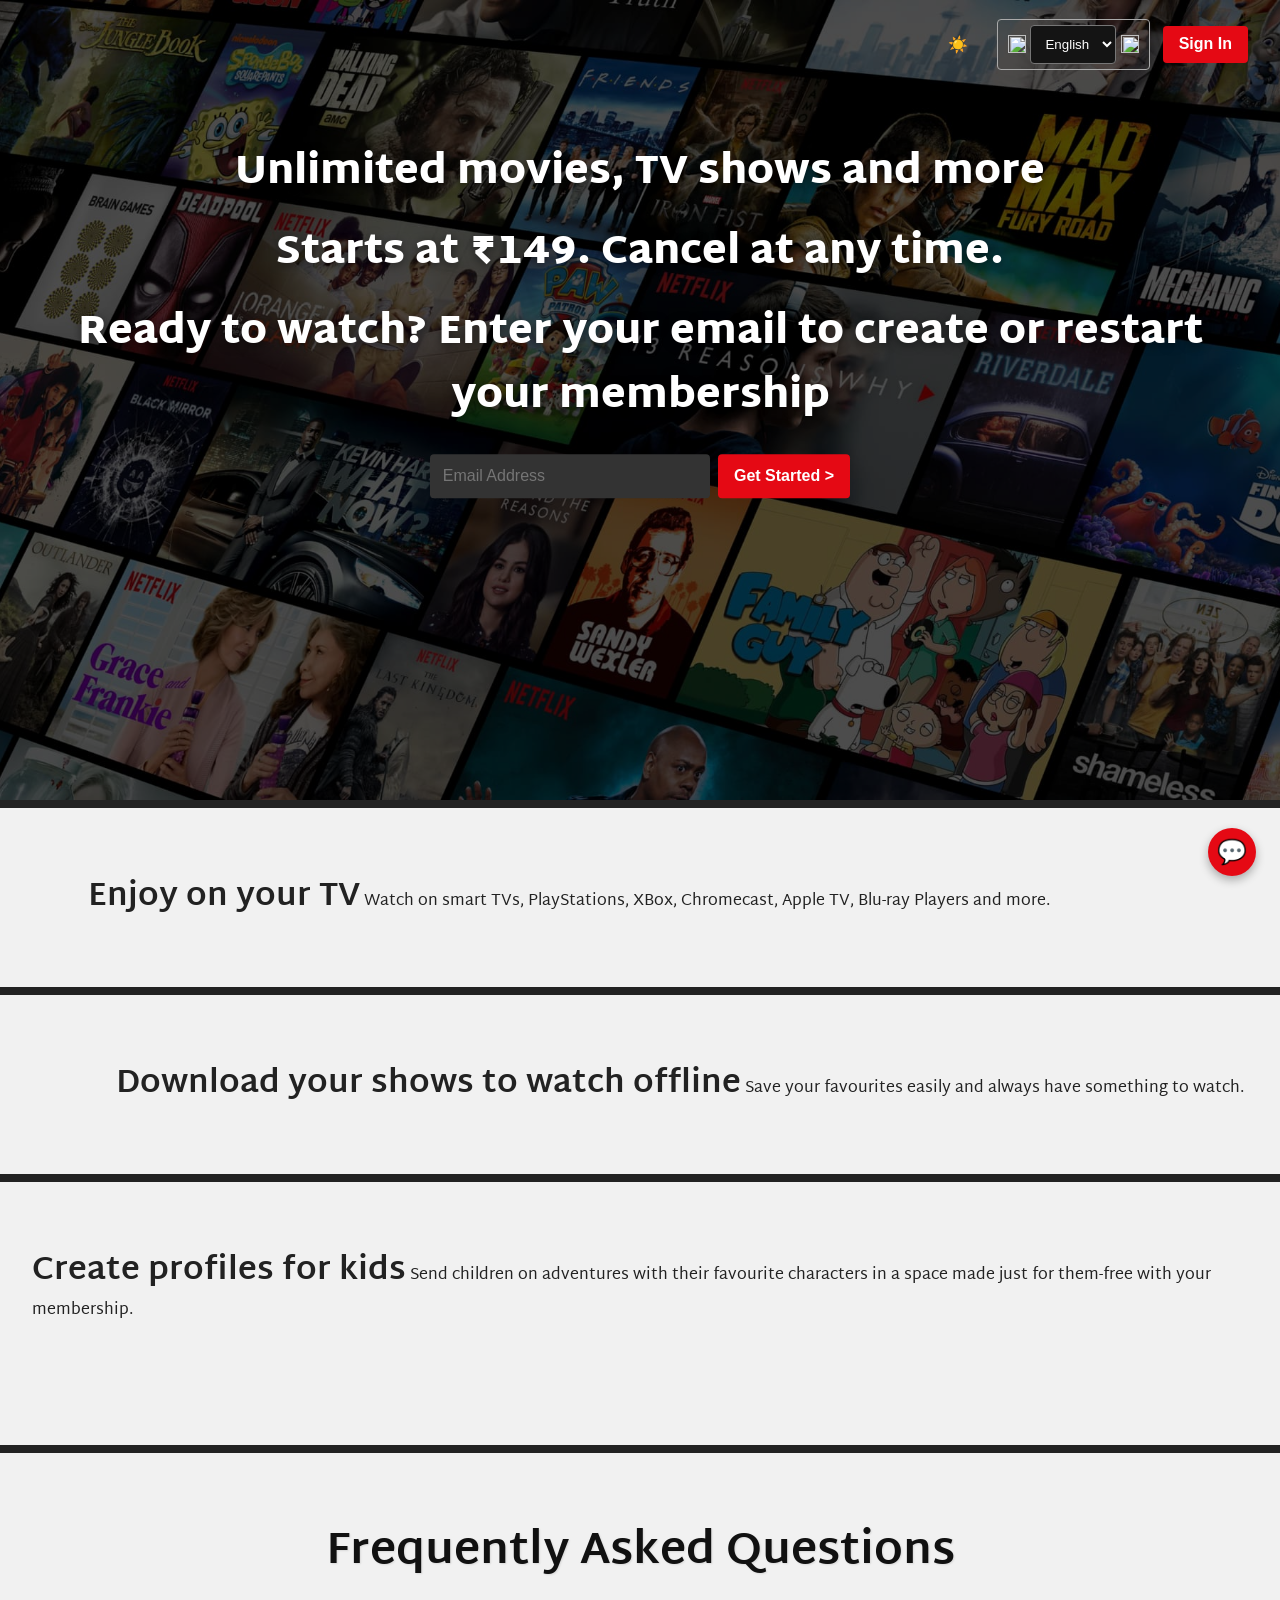
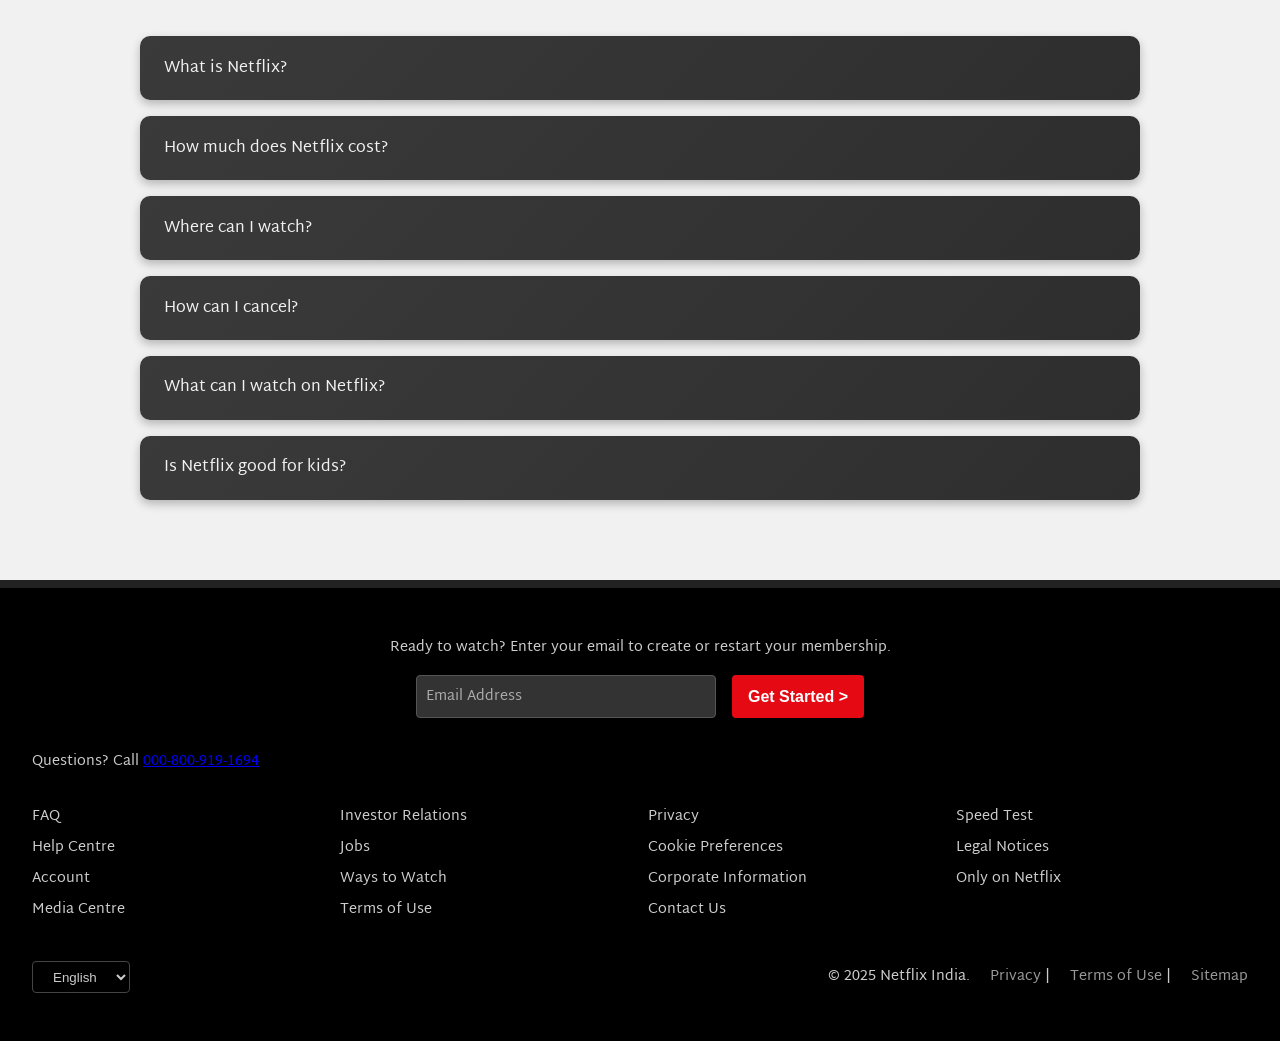
==== index.html @ 3cdb8bbf "Merge 16db86082871ede7a0ae9b61ca8b252f475b459b into 112f2c899edcef92772fb02c7617321313b9c09a" ====
<!DOCTYPE html>
<html lang="en">
  <head>
    <meta charset="UTF-8" />
    <meta name="viewport" content="width=device-width, initial-scale=1.0" />
    <title>Netflix India-Watch TV Shows Online, Watch Movies Online</title>
    <link rel="stylesheet" href="style.css" />
  </head>

  <body>
    <div class="main">
      <nav>
        <span
          ><img width="130vw" src="assets/Netflix_2015_logo.svg" alt=""
        /></span>
        <div class="nav-btn">
          <button class="btn" id="theme-toggle">☀️</button>
          <div class="btn btn-lang">
          <img class="language-switch" src="assets/language-svgrepo-com.svg"/>
          <select name="language" id="language-select">
          <option value="english">English</option>
          <option value="hindi">Hindi</option>
          </select>
         <img class="down-arrow" src="assets/down-arrow-svgrepo-com.svg"/>
         </div>

          <button class="btn btn-red-sm">Sign In</button>
        </div>
      </nav>
      <div class="box"></div>
      <div class="hero">
        <span>Unlimited movies, TV shows and more</span>
        <span>Starts at ₹149. Cancel at any time.</span>
        <span>
          Ready to watch? Enter your email to create or restart your
          membership </span>
          <!-- Remove <br></br> -->
        <div class="hero-buttons">
          <input type="text" placeholder="Email Address" />
          <button class="btn btn-red">Get Started &gt;</button>
        </div>
      </div>
    </div>
      <div class="separation"></div>
    <section class="first">
      <div>
        <span>Enjoy on your TV</span>
        <span
          >Watch on smart TVs, PlayStations, XBox, Chromecast, Apple TV, Blu-ray
          Players and more.</span
        >
      </div>
      <div class="secImg">
        <img
          width="50vm"
          src="https://st3.depositphotos.com/5689602/17945/i/450/depositphotos_179451970-stock-photo-tv-screen-with-noise-glitcher.jpg"
          alt=""
        />
      </div>
    </section>
    <div class="separation"></div>
    <section class="first second">
      <div class="secImg">
        <img
          src="https://tse2.mm.bing.net/th?id=OIP.aNDBtSjZWVGuq1XUBp4P5QHaFj&pid=Api&P=0&h=180"
          alt=""
        />
      </div>
      <br>
      <div>
        <span>Download your shows to watch offline</span>
        <span
          >Save your favourites easily and always have something to watch.</span>
      </div>
    </section>
    <div class="separation"></div>
    <section class="first third">
      <div>
        <span>Create profiles for kids</span>
        <span
          >Send children on adventures with their favourite characters in a
          space made just for them-free with your membership.</span
        >
      </div>
      <div class="secImg">
        <img src="https://wallpaperaccess.com/full/2907911.jpg" alt="" />
      </div>
    </section>
    <div class="separation"></div>

  <section class="faq">
  <h2>Frequently Asked Questions</h2>

  <div class="faqbox" onclick="toggleFAQ(this)">
    <div class="faq-question">
      <span>What is Netflix?</span>
      <div class="faq-icon"></div>
    </div>
    <div class="faq-answer">
      Netflix is a streaming service that offers a wide variety of
      award-winning TV shows, movies and documentaries on thousands of
      internet-connected devices. You can watch as much as you want,
      whenever you want without a single commercial—all for one low
      monthly price.
    </div>
  </div>

  <div class="faqbox" onclick="toggleFAQ(this)">
    <div class="faq-question">
      <span>How much does Netflix cost?</span>
      <div class="faq-icon"></div>
    </div>
    <div class="faq-answer">
      Watch Netflix on your smartphone, tablet, Smart TV, laptop, or
      streaming device, all for one fixed monthly fee. Plans range from ₹149
      to ₹649 a month. No extra costs, no contracts.
    </div>
  </div>

  <div class="faqbox" onclick="toggleFAQ(this)">
    <div class="faq-question">
      <span>Where can I watch?</span>
      <div class="faq-icon"></div>
    </div>
    <div class="faq-answer">
      Watch anywhere, anytime. Sign in with your Netflix account to watch
      instantly on the web at netflix.com from your personal computer or on
      any internet-connected device that offers the Netflix app.
    </div>
  </div>

  <div class="faqbox" onclick="toggleFAQ(this)">
    <div class="faq-question">
      <span>How can I cancel?</span>
      <div class="faq-icon"></div>
    </div>
    <div class="faq-answer">
      Netflix is flexible. There are no pesky contracts and no commitments.
      You can easily cancel your account online in two clicks. There are no
      cancellation fees – start or stop your account anytime.
    </div>
  </div>

  <div class="faqbox" onclick="toggleFAQ(this)">
    <div class="faq-question">
      <span>What can I watch on Netflix?</span>
      <div class="faq-icon"></div>
    </div>
    <div class="faq-answer">
      Netflix has an extensive library of feature films, documentaries, TV
      shows, anime, award-winning Netflix originals, and more. Watch as much
      as you want, anytime you want.
    </div>
  </div>

  <div class="faqbox" onclick="toggleFAQ(this)">
    <div class="faq-question">
      <span>Is Netflix good for kids?</span>
      <div class="faq-icon"></div>
    </div>
    <div class="faq-answer">
      The Netflix Kids experience is included in your membership to give
      parents control while kids enjoy family-friendly TV shows and movies
      in their own space. Kids profiles come with PIN-protected parental
      controls.
    </div>
  </div>
</section>

    <div class="separation"></div>

  <footer class="netflix-footer">
  <!-- SIGN-UP SECTION -->
  <div class="footer-signup">
    <p>Ready to watch? Enter your email to create or restart your membership.</p>
    <div class="footer-signup-box">
      <div class="input-container">
        <input type="email" id="email-footer" required placeholder=" ">
        <label for="email-footer">Email Address</label>
      </div>
      <button class="btn btn-red">Get Started &gt;</button>
    </div>
  </div>

  <!-- QUESTIONS -->
  <div class="questions">
    <p>Questions? Call <a href="tel:0008009191694">000-800-919-1694</a></p>
  </div>

  <!-- FOOTER LINKS -->
  <div class="footer-links">
    <ul>
      <li><a href="#">FAQ</a></li>
      <li><a href="#">Help Centre</a></li>
      <li><a href="#">Account</a></li>
      <li><a href="#">Media Centre</a></li>
    </ul>
    <ul>
      <li><a href="#">Investor Relations</a></li>
      <li><a href="#">Jobs</a></li>
      <li><a href="#">Ways to Watch</a></li>
      <li><a href="#">Terms of Use</a></li>
    </ul>
    <ul>
      <li><a href="#">Privacy</a></li>
      <li><a href="#">Cookie Preferences</a></li>
      <li><a href="#">Corporate Information</a></li>
      <li><a href="#">Contact Us</a></li>
    </ul>
    <ul>
      <li><a href="#">Speed Test</a></li>
      <li><a href="#">Legal Notices</a></li>
      <li><a href="#">Only on Netflix</a></li>
    </ul>
  </div>

  <!-- LANGUAGE + BRANDING -->
  <div class="footer-bottom">
    <select class="language-select">
      <option value="en">English</option>
      <option value="hi">हिन्दी</option>
    </select>
    <p class="netflix-india">© 2025 Netflix India. <a href="#">Privacy</a> | <a href="#">Terms of Use</a> | <a href="#">Sitemap</a></p>
  </div>
</footer>


    <!--FOOTER END-->

    <!-- Chatbot Widget Start -->
    <div id="chatbot-widget">
      <button id="chatbot-toggle">💬</button>
      <div id="chatbot-window" style="display: none">
        <div id="chatbot-header">
          <span>🎬 MovieBot</span>
          <span id="chatbot-close">&times;</span>
        </div>
        <div id="chatbot-messages"></div>
        <div id="chatbot-loading" style="display: none">
          <div class="spinner"></div>
        </div>
        <form id="chatbot-form" autocomplete="off">
          <input
            type="text"
            id="chatbot-input"
            placeholder="Ask for a movie..."
            required
          />
          <button type="submit">➤</button>
        </form>
      </div>
    </div>
    <!-- Chatbot Widget End -->
    <script>
      const GEMINI_API_KEY = "YOUR_GEMINI_API_KEY_HERE";
      const GEMINI_API_URL =
        "https://generativelanguage.googleapis.com/v1beta/models/gemini-2.0-flash-exp:generateContent?key=" +
        GEMINI_API_KEY;

      const chatbotToggle = document.getElementById("chatbot-toggle");
      const chatbotWindow = document.getElementById("chatbot-window");
      const chatbotClose = document.getElementById("chatbot-close");
      const chatbotForm = document.getElementById("chatbot-form");
      const chatbotInput = document.getElementById("chatbot-input");
      const chatbotMessages = document.getElementById("chatbot-messages");
      const chatbotLoading = document.getElementById("chatbot-loading");

      chatbotToggle.onclick = () => (chatbotWindow.style.display = "flex");
      chatbotClose.onclick = () => (chatbotWindow.style.display = "none");

      function addMessage(sender, text) {
        const msg = document.createElement("div");
        msg.className = "chat-message " + sender;
        msg.innerHTML = `<div class="bubble">${text.replace(
          /\n/g,
          "<br>"
        )}</div>`;
        chatbotMessages.appendChild(msg);
        chatbotMessages.scrollTop = chatbotMessages.scrollHeight;
      }

      function setLoading(isLoading) {
        chatbotLoading.style.display = isLoading ? "flex" : "none";
      }

      async function getGeminiResponse(userMessage) {
        const prompt = `You are a friendly movie recommendation bot for a Netflix-style app. Suggest movies or TV shows based on user preferences, genre, mood, or previously liked content. Be conversational and helpful.\nUser: ${userMessage}`;
        const body = {
          contents: [{ parts: [{ text: prompt }] }],
        };
        try {
          const res = await fetch(GEMINI_API_URL, {
            method: "POST",
            headers: { "Content-Type": "application/json" },
            body: JSON.stringify(body),
          });
          const data = await res.json();
          return (
            data.candidates?.[0]?.content?.parts?.[0]?.text ||
            "Sorry, I could not get a recommendation right now."
          );
        } catch (e) {
          return "Sorry, there was a problem connecting to the recommendation service.";
        }
      }

      chatbotForm.onsubmit = async (e) => {
        e.preventDefault();
        const userMsg = chatbotInput.value.trim();
        if (!userMsg) return;
        addMessage("user", userMsg);
        chatbotInput.value = "";
        setLoading(true);
        let botReply = await getGeminiResponse(userMsg);
        setLoading(false);
        // Remove star characters and double asterisks from the response
        botReply = botReply.replace(/[★☆⭐✩✪✫✬✭✮✯✰]/g, "").replace(/\*\*/g, "");
        addMessage("bot", botReply);
      };
      // <<<<<<< feature/light-dark-mode
      // --- Dark/Light Mode JavaScript ---
      const themeToggle = document.getElementById("theme-toggle");

      // Function to set theme
      function setTheme(theme) {
        document.body.setAttribute("data-theme", theme);
        localStorage.setItem("theme", theme); // Save user's preference
        themeToggle.textContent = theme === "dark" ? "🌙" : "☀️"; // Update button emoji
      }

      // Check for saved theme preference on load
      document.addEventListener("DOMContentLoaded", () => {
        const savedTheme = localStorage.getItem("theme") || "light"; // Default to light if no preference
        setTheme(savedTheme);
      });

      // Toggle theme on button click
      themeToggle.addEventListener("click", () => {
        const currentTheme = document.body.getAttribute("data-theme");
        const newTheme = currentTheme === "light" ? "dark" : "light";
        setTheme(newTheme);
      });

      // =======

      function toggleFAQ(element) {
        // Close all other FAQ items
        const allFAQs = document.querySelectorAll(".faqbox");
        allFAQs.forEach((faq) => {
          if (faq !== element) {
            faq.classList.remove("active");
          }
        });

        // Toggle the clicked FAQ item
        element.classList.toggle("active");
      }
      // >>>>>>> main
    </script>
  </body>
</html>
---- style.css ----
@import url("https://fonts.googleapis.com/css2?family=Martel+Sans:wght@200;300;400;600;700;800;900&display=swap");

@font-face {
  font-family: "Netflix Sans Bolder";
  src: url("fonts/NetflixSans-Bold.otf") format("opentype");
}

/* Reset */
* {
  margin: 0;
  padding: 0;
  box-sizing: border-box;
}

/* Root Theme Variables */
:root {
  --red: #e50914;
  --dark-bg: #141414;
  --light-bg: #ffffff;
  --text-light: #f5f5f1;
  --text-dark: #222;
  --gray: #777;
  --input-bg: #333;
  --btn-hover: #b0060f;
  --card-bg: #1e1e1e;
  --card-light-bg: #f1f1f1;
}

/* Theme Handling */
body[data-theme="dark"] {
  background-color: var(--dark-bg);
  color: var(--text-light);
  font-family: 'Martel Sans', sans-serif;
}
body[data-theme="light"] {
  background-color: var(--light-bg);
  color: var(--text-dark);
  font-family: 'Martel Sans', sans-serif;
}

/* Typography */
body {
  line-height: 1.6;
}

/* Navbar */
nav {
  display: flex;
  justify-content: space-between;
  align-items: center;
  padding: 1.2rem 2rem;
  position: absolute;
  width: 100%;
  z-index: 10;
  background-color: transparent;
  
}

.nav-btn {
  display: flex;
  align-items: center;
  gap: 0.8rem;
}

.btn {
  background: none;
  border: none;
  padding: 0.6rem 1rem;
  cursor: pointer;
  font-size: 1rem;
  color: inherit;
  transition: all 0.3s;
}

.btn-red-sm,
.btn-red {
  background-color: var(--red);
  color: #fff;
  border-radius: 4px;
  font-weight: bold;
  transition: 0.3s;
}

.btn-red:hover {
  background-color: var(--btn-hover);
}

.btn-lang {
  display: flex;
  align-items: center;
  border: 1px solid #aaa;
  padding: 0.3rem 0.6rem;
  border-radius: 4px;
  gap: 0.3rem;
  background-color: transparent;
  color: inherit;
}
#language-select{
  padding:10px;
  border-radius: 4px;
  background-color:#141414;
  color:white;
}
.language-switch,
.down-arrow {
  width: 18px;
  height: 18px;
}

/* Hero Section */
.main {
  background: url("assets/bg.jpg") center center/cover no-repeat;
  height: 800px;
  position: relative;
  color: white;
}

[data-theme="dark"] .main {
  background: linear-gradient(
      rgba(0, 0, 0, 0.7),
      rgba(0, 0, 0, 0.7)
    ),
    url("assets/bg.jpg") center center/cover no-repeat;
}

.box {
  position: absolute;
  height: 100%;
  width: 100%;
  background-color: rgba(0, 0, 0, 0.6);
}

.hero {
  position: relative;
  top: 40%;
  transform: translateY(-50%);
  text-align: center;
  padding: 0 2rem;
  text-shadow: 0 2px 10px rgba(0, 0, 0, 0.5);
}

.hero span {
  display: block;
  font-size: 2.5rem;
  font-weight: 900;
  margin-bottom: 1rem;
}

.hero-buttons {
  margin-top: 1.5rem;
  display: flex;
  justify-content: center;
  gap: 0.5rem;
  flex-wrap: wrap;
}

.hero-buttons input {
  padding: 0.8rem;
  font-size: 1rem;
  border: none;
  border-radius: 4px;
  min-width: 280px;
  background-color: var(--input-bg);
  color: white;
}

/* Separation Line */
.separation {
  height: 8px;
  background-color: #222;
}

/* Content Sections */
section.first {
  display: flex;
  flex-wrap: wrap;
  justify-content: space-around;
  align-items: center;
  padding: 4rem 2rem;
  gap: 2rem;
  background-color: var(--card-light-bg);
}



[data-theme="dark"] section.first {
  background-color: var(--card-bg);
}

section.first span:first-child {
  font-size: 2rem;
  font-weight: bold;
}

.secImg img {
  width: 100%;
  max-width: 500px;
  border-radius: 10px;
  box-shadow: 0 0 20px rgba(0,0,0,0.3);
}

/* FAQ Section */
.faq {
  padding: 4rem 2rem;
  background-color: var(--card-light-bg);
  transition: background-color 0.3s ease-in-out;
}

[data-theme="dark"] .faq {
  background: linear-gradient(145deg, #1f1f1f, #292929);
}

.faq h2 {
  text-align: center;
  font-size: 2.8rem;
  font-weight: 700;
  margin-bottom: 3rem;
  color: var(--text-primary, #111);
  text-shadow: 1px 1px 2px rgba(0,0,0,0.1);
}

[data-theme="dark"] .faq h2 {
  color: #fff;
}

.faqbox {
  background: linear-gradient(135deg, #3a3a3a, #2e2e2e);
  color: #f1f1f1;
  margin: 1rem auto;
  padding: 1.2rem 1.5rem;
  cursor: pointer;
  border-radius: 10px;
  transition: all 0.3s ease;
  box-shadow: 0 4px 10px rgba(0, 0, 0, 0.25);
  max-width: 1000px;
}

.faqbox:hover {
  transform: translateY(-3px);
  background: linear-gradient(135deg, #4b4b4b, #393939);
}

.faqbox.active .faq-answer {
  display: block;
  animation: fadeIn 0.4s ease-in-out;
}

.faq-answer {
  display: none;
  padding-top: 1rem;
  color: #d1d1d1;
  line-height: 1.6;
  font-size: 1rem;
}

@keyframes fadeIn {
  from { opacity: 0; transform: translateY(-10px); }
  to { opacity: 1; transform: translateY(0); }
}


/* Footer */
.netflix-footer {
  background-color: #000;
  color: #ccc;
  padding: 3rem 2rem;
  font-size: 0.9rem;
}

.footer-signup {
  text-align: center;
  margin-bottom: 2rem;
}

.footer-signup-box {
  display: flex;
  justify-content: center;
  flex-wrap: wrap;
  gap: 1rem;
  margin-top: 1rem;
}

.input-container {
  position: relative;
  width: 300px;
}

.input-container input {
  width: 100%;
  padding: 0.8rem;
  background-color: var(--input-bg);
  border: 1px solid #555;
  border-radius: 4px;
  color: white;
}

.input-container label {
  position: absolute;
  top: 50%;
  left: 10px;
  transform: translateY(-50%);
  color: #aaa;
  pointer-events: none;
  transition: 0.2s;
}

.input-container input:focus + label,
.input-container input:not(:placeholder-shown) + label {
  top: -10px;
  left: 5px;
  font-size: 0.8rem;
  color: #fff;
  background-color: #000;
  padding: 0 5px;
}

.questions {
  margin: 2rem 0;
}

.footer-links {
  display: grid;
  grid-template-columns: repeat(auto-fit, minmax(150px, 1fr));
  gap: 1rem;
  margin-bottom: 2rem;
}

.footer-links ul {
  list-style: none;
  padding: 0;
}

.footer-links ul li a {
  color: #ccc;
  text-decoration: none;
  display: block;
  margin-bottom: 0.5rem;
}

.footer-links ul li a:hover {
  text-decoration: underline;
}

.footer-bottom {
  display: flex;
  flex-wrap: wrap;
  justify-content: space-between;
  align-items: center;
  gap: 1rem;
}

.footer-bottom select {
  background: #000;
  color: #ccc;
  padding: 0.4rem 1rem;
  border: 1px solid #444;
  border-radius: 4px;
}

.netflix-india {
  flex: 1;
  text-align: right;
}

.netflix-india a {
  color: #999;
  margin-left: 1rem;
  text-decoration: none;
}
.netflix-india a:hover {
  text-decoration: underline;
}

/* Chatbot Styles */
#chatbot-widget {
  position: fixed;
  bottom: 1.5rem;
  right: 1.5rem;
  z-index: 999;
}

#chatbot-toggle {
  background-color: var(--red);
  border: none;
  color: white;
  border-radius: 50%;
  font-size: 1.5rem;
  width: 3rem;
  height: 3rem;
  cursor: pointer;
  box-shadow: 0 4px 10px rgba(0,0,0,0.3);
}

#chatbot-window {
  background-color: #222;
  border: 1px solid #444;
  color: white;
  border-radius: 10px;
  width: 320px;
  height: 400px;
  display: flex;
  flex-direction: column;
  position: absolute;
  bottom: 4rem;
  right: 0;
  overflow: hidden;
}

#chatbot-header {
  background-color: #111;
  padding: 0.8rem;
  display: flex;
  justify-content: space-between;
  align-items: center;
  font-weight: bold;
}

#chatbot-messages {
  flex: 1;
  padding: 0.8rem;
  overflow-y: auto;
}

#chatbot-form {
  display: flex;
  padding: 0.5rem;
  gap: 0.5rem;
}

#chatbot-input {
  flex: 1;
  padding: 0.6rem;
  border-radius: 5px;
  border: none;
  background-color: #333;
  color: white;
}

#chatbot-form button {
  background-color: var(--red);
  border: none;
  color: white;
  padding: 0 1rem;
  border-radius: 5px;
  cursor: pointer;
}

/* Responsive */
@media (max-width: 768px) {
  .hero span {
    font-size: 1.5rem;
  }

  .hero-buttons {
    flex-direction: column;
  }

  .secImg img {
    max-width: 100%;
  }

  .footer-bottom {
    flex-direction: column;
    text-align: center;
  }

  .netflix-india {
    text-align: center;
  }
}
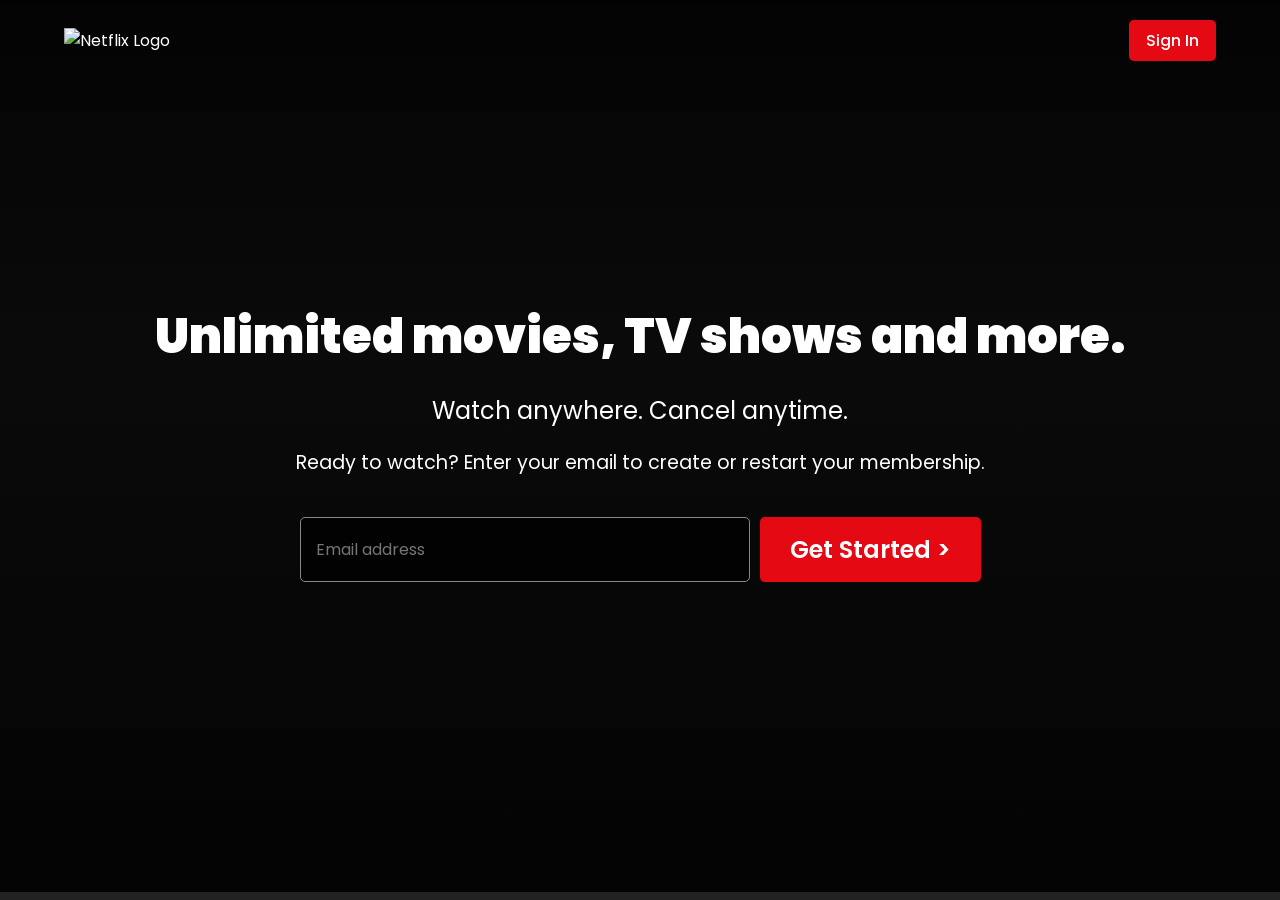
==== commit 96ce2ff8: "Feat: Implement full Netflix SPA with profile management" ====
--- a/index.html
+++ b/index.html
@@ -1,361 +1,19 @@
 <!DOCTYPE html>
 <html lang="en">
-  <head>
-    <meta charset="UTF-8" />
-    <meta name="viewport" content="width=device-width, initial-scale=1.0" />
-    <title>Netflix India-Watch TV Shows Online, Watch Movies Online</title>
-    <link rel="stylesheet" href="style.css" />
-  </head>
+<head>
+    <meta charset="UTF-8">
+    <meta name="viewport" content="width=device-width, initial-scale=1.0">
+    <title>Netflix Clone</title>
+    <link rel="stylesheet" href="style.css">
+  
+    <link rel="stylesheet" href="https://cdnjs.cloudflare.com/ajax/libs/font-awesome/6.5.1/css/all.min.css">
+</head>
+<body>
 
-  <body>
-    <div class="main">
-      <nav>
-        <span
-          ><img width="130vw" src="assets/Netflix_2015_logo.svg" alt=""
-        /></span>
-        <div class="nav-btn">
-          <button class="btn" id="theme-toggle">☀️</button>
-          <div class="btn btn-lang">
-          <img class="language-switch" src="assets/language-svgrepo-com.svg"/>
-          <select name="language" id="language-select">
-          <option value="english">English</option>
-          <option value="hindi">Hindi</option>
-          </select>
-         <img class="down-arrow" src="assets/down-arrow-svgrepo-com.svg"/>
-         </div>
+   
+    <main id="app-root"></main>
 
-          <button class="btn btn-red-sm">Sign In</button>
-        </div>
-      </nav>
-      <div class="box"></div>
-      <div class="hero">
-        <span>Unlimited movies, TV shows and more</span>
-        <span>Starts at ₹149. Cancel at any time.</span>
-        <span>
-          Ready to watch? Enter your email to create or restart your
-          membership </span>
-          <!-- Remove <br></br> -->
-        <div class="hero-buttons">
-          <input type="text" placeholder="Email Address" />
-          <button class="btn btn-red">Get Started &gt;</button>
-        </div>
-      </div>
-    </div>
-      <div class="separation"></div>
-    <section class="first">
-      <div>
-        <span>Enjoy on your TV</span>
-        <span
-          >Watch on smart TVs, PlayStations, XBox, Chromecast, Apple TV, Blu-ray
-          Players and more.</span
-        >
-      </div>
-      <div class="secImg">
-        <img
-          width="50vm"
-          src="https://st3.depositphotos.com/5689602/17945/i/450/depositphotos_179451970-stock-photo-tv-screen-with-noise-glitcher.jpg"
-          alt=""
-        />
-      </div>
-    </section>
-    <div class="separation"></div>
-    <section class="first second">
-      <div class="secImg">
-        <img
-          src="https://tse2.mm.bing.net/th?id=OIP.aNDBtSjZWVGuq1XUBp4P5QHaFj&pid=Api&P=0&h=180"
-          alt=""
-        />
-      </div>
-      <br>
-      <div>
-        <span>Download your shows to watch offline</span>
-        <span
-          >Save your favourites easily and always have something to watch.</span>
-      </div>
-    </section>
-    <div class="separation"></div>
-    <section class="first third">
-      <div>
-        <span>Create profiles for kids</span>
-        <span
-          >Send children on adventures with their favourite characters in a
-          space made just for them-free with your membership.</span
-        >
-      </div>
-      <div class="secImg">
-        <img src="https://wallpaperaccess.com/full/2907911.jpg" alt="" />
-      </div>
-    </section>
-    <div class="separation"></div>
-
-  <section class="faq">
-  <h2>Frequently Asked Questions</h2>
-
-  <div class="faqbox" onclick="toggleFAQ(this)">
-    <div class="faq-question">
-      <span>What is Netflix?</span>
-      <div class="faq-icon"></div>
-    </div>
-    <div class="faq-answer">
-      Netflix is a streaming service that offers a wide variety of
-      award-winning TV shows, movies and documentaries on thousands of
-      internet-connected devices. You can watch as much as you want,
-      whenever you want without a single commercial—all for one low
-      monthly price.
-    </div>
-  </div>
-
-  <div class="faqbox" onclick="toggleFAQ(this)">
-    <div class="faq-question">
-      <span>How much does Netflix cost?</span>
-      <div class="faq-icon"></div>
-    </div>
-    <div class="faq-answer">
-      Watch Netflix on your smartphone, tablet, Smart TV, laptop, or
-      streaming device, all for one fixed monthly fee. Plans range from ₹149
-      to ₹649 a month. No extra costs, no contracts.
-    </div>
-  </div>
-
-  <div class="faqbox" onclick="toggleFAQ(this)">
-    <div class="faq-question">
-      <span>Where can I watch?</span>
-      <div class="faq-icon"></div>
-    </div>
-    <div class="faq-answer">
-      Watch anywhere, anytime. Sign in with your Netflix account to watch
-      instantly on the web at netflix.com from your personal computer or on
-      any internet-connected device that offers the Netflix app.
-    </div>
-  </div>
-
-  <div class="faqbox" onclick="toggleFAQ(this)">
-    <div class="faq-question">
-      <span>How can I cancel?</span>
-      <div class="faq-icon"></div>
-    </div>
-    <div class="faq-answer">
-      Netflix is flexible. There are no pesky contracts and no commitments.
-      You can easily cancel your account online in two clicks. There are no
-      cancellation fees – start or stop your account anytime.
-    </div>
-  </div>
-
-  <div class="faqbox" onclick="toggleFAQ(this)">
-    <div class="faq-question">
-      <span>What can I watch on Netflix?</span>
-      <div class="faq-icon"></div>
-    </div>
-    <div class="faq-answer">
-      Netflix has an extensive library of feature films, documentaries, TV
-      shows, anime, award-winning Netflix originals, and more. Watch as much
-      as you want, anytime you want.
-    </div>
-  </div>
-
-  <div class="faqbox" onclick="toggleFAQ(this)">
-    <div class="faq-question">
-      <span>Is Netflix good for kids?</span>
-      <div class="faq-icon"></div>
-    </div>
-    <div class="faq-answer">
-      The Netflix Kids experience is included in your membership to give
-      parents control while kids enjoy family-friendly TV shows and movies
-      in their own space. Kids profiles come with PIN-protected parental
-      controls.
-    </div>
-  </div>
-</section>
-
-    <div class="separation"></div>
-
-  <footer class="netflix-footer">
-  <!-- SIGN-UP SECTION -->
-  <div class="footer-signup">
-    <p>Ready to watch? Enter your email to create or restart your membership.</p>
-    <div class="footer-signup-box">
-      <div class="input-container">
-        <input type="email" id="email-footer" required placeholder=" ">
-        <label for="email-footer">Email Address</label>
-      </div>
-      <button class="btn btn-red">Get Started &gt;</button>
-    </div>
-  </div>
-
-  <!-- QUESTIONS -->
-  <div class="questions">
-    <p>Questions? Call <a href="tel:0008009191694">000-800-919-1694</a></p>
-  </div>
-
-  <!-- FOOTER LINKS -->
-  <div class="footer-links">
-    <ul>
-      <li><a href="#">FAQ</a></li>
-      <li><a href="#">Help Centre</a></li>
-      <li><a href="#">Account</a></li>
-      <li><a href="#">Media Centre</a></li>
-    </ul>
-    <ul>
-      <li><a href="#">Investor Relations</a></li>
-      <li><a href="#">Jobs</a></li>
-      <li><a href="#">Ways to Watch</a></li>
-      <li><a href="#">Terms of Use</a></li>
-    </ul>
-    <ul>
-      <li><a href="#">Privacy</a></li>
-      <li><a href="#">Cookie Preferences</a></li>
-      <li><a href="#">Corporate Information</a></li>
-      <li><a href="#">Contact Us</a></li>
-    </ul>
-    <ul>
-      <li><a href="#">Speed Test</a></li>
-      <li><a href="#">Legal Notices</a></li>
-      <li><a href="#">Only on Netflix</a></li>
-    </ul>
-  </div>
-
-  <!-- LANGUAGE + BRANDING -->
-  <div class="footer-bottom">
-    <select class="language-select">
-      <option value="en">English</option>
-      <option value="hi">हिन्दी</option>
-    </select>
-    <p class="netflix-india">© 2025 Netflix India. <a href="#">Privacy</a> | <a href="#">Terms of Use</a> | <a href="#">Sitemap</a></p>
-  </div>
-</footer>
-
-
-    <!--FOOTER END-->
-
-    <!-- Chatbot Widget Start -->
-    <div id="chatbot-widget">
-      <button id="chatbot-toggle">💬</button>
-      <div id="chatbot-window" style="display: none">
-        <div id="chatbot-header">
-          <span>🎬 MovieBot</span>
-          <span id="chatbot-close">&times;</span>
-        </div>
-        <div id="chatbot-messages"></div>
-        <div id="chatbot-loading" style="display: none">
-          <div class="spinner"></div>
-        </div>
-        <form id="chatbot-form" autocomplete="off">
-          <input
-            type="text"
-            id="chatbot-input"
-            placeholder="Ask for a movie..."
-            required
-          />
-          <button type="submit">➤</button>
-        </form>
-      </div>
-    </div>
-    <!-- Chatbot Widget End -->
-    <script>
-      const GEMINI_API_KEY = "YOUR_GEMINI_API_KEY_HERE";
-      const GEMINI_API_URL =
-        "https://generativelanguage.googleapis.com/v1beta/models/gemini-2.0-flash-exp:generateContent?key=" +
-        GEMINI_API_KEY;
-
-      const chatbotToggle = document.getElementById("chatbot-toggle");
-      const chatbotWindow = document.getElementById("chatbot-window");
-      const chatbotClose = document.getElementById("chatbot-close");
-      const chatbotForm = document.getElementById("chatbot-form");
-      const chatbotInput = document.getElementById("chatbot-input");
-      const chatbotMessages = document.getElementById("chatbot-messages");
-      const chatbotLoading = document.getElementById("chatbot-loading");
-
-      chatbotToggle.onclick = () => (chatbotWindow.style.display = "flex");
-      chatbotClose.onclick = () => (chatbotWindow.style.display = "none");
-
-      function addMessage(sender, text) {
-        const msg = document.createElement("div");
-        msg.className = "chat-message " + sender;
-        msg.innerHTML = `<div class="bubble">${text.replace(
-          /\n/g,
-          "<br>"
-        )}</div>`;
-        chatbotMessages.appendChild(msg);
-        chatbotMessages.scrollTop = chatbotMessages.scrollHeight;
-      }
-
-      function setLoading(isLoading) {
-        chatbotLoading.style.display = isLoading ? "flex" : "none";
-      }
-
-      async function getGeminiResponse(userMessage) {
-        const prompt = `You are a friendly movie recommendation bot for a Netflix-style app. Suggest movies or TV shows based on user preferences, genre, mood, or previously liked content. Be conversational and helpful.\nUser: ${userMessage}`;
-        const body = {
-          contents: [{ parts: [{ text: prompt }] }],
-        };
-        try {
-          const res = await fetch(GEMINI_API_URL, {
-            method: "POST",
-            headers: { "Content-Type": "application/json" },
-            body: JSON.stringify(body),
-          });
-          const data = await res.json();
-          return (
-            data.candidates?.[0]?.content?.parts?.[0]?.text ||
-            "Sorry, I could not get a recommendation right now."
-          );
-        } catch (e) {
-          return "Sorry, there was a problem connecting to the recommendation service.";
-        }
-      }
-
-      chatbotForm.onsubmit = async (e) => {
-        e.preventDefault();
-        const userMsg = chatbotInput.value.trim();
-        if (!userMsg) return;
-        addMessage("user", userMsg);
-        chatbotInput.value = "";
-        setLoading(true);
-        let botReply = await getGeminiResponse(userMsg);
-        setLoading(false);
-        // Remove star characters and double asterisks from the response
-        botReply = botReply.replace(/[★☆⭐✩✪✫✬✭✮✯✰]/g, "").replace(/\*\*/g, "");
-        addMessage("bot", botReply);
-      };
-      // <<<<<<< feature/light-dark-mode
-      // --- Dark/Light Mode JavaScript ---
-      const themeToggle = document.getElementById("theme-toggle");
-
-      // Function to set theme
-      function setTheme(theme) {
-        document.body.setAttribute("data-theme", theme);
-        localStorage.setItem("theme", theme); // Save user's preference
-        themeToggle.textContent = theme === "dark" ? "🌙" : "☀️"; // Update button emoji
-      }
-
-      // Check for saved theme preference on load
-      document.addEventListener("DOMContentLoaded", () => {
-        const savedTheme = localStorage.getItem("theme") || "light"; // Default to light if no preference
-        setTheme(savedTheme);
-      });
-
-      // Toggle theme on button click
-      themeToggle.addEventListener("click", () => {
-        const currentTheme = document.body.getAttribute("data-theme");
-        const newTheme = currentTheme === "light" ? "dark" : "light";
-        setTheme(newTheme);
-      });
-
-      // =======
-
-      function toggleFAQ(element) {
-        // Close all other FAQ items
-        const allFAQs = document.querySelectorAll(".faqbox");
-        allFAQs.forEach((faq) => {
-          if (faq !== element) {
-            faq.classList.remove("active");
-          }
-        });
-
-        // Toggle the clicked FAQ item
-        element.classList.toggle("active");
-      }
-      // >>>>>>> main
-    </script>
-  </body>
+ 
+    <script src="script.js"></script>
+</body>
 </html>
--- a/style.css
+++ b/style.css
@@ -1,470 +1,190 @@
+
+@import url("https://fonts.googleapis.com/css2?family=Poppins:wght@400;700&display=swap");
 @import url("https://fonts.googleapis.com/css2?family=Martel+Sans:wght@200;300;400;600;700;800;900&display=swap");
 
-@font-face {
-  font-family: "Netflix Sans Bolder";
-  src: url("fonts/NetflixSans-Bold.otf") format("opentype");
+:root {
+  --netflix-red: #e50914;
+  --netflix-black: #141414;
+  --text-primary: #fff;
+  --text-secondary: #b3b3b3;
+  --background-dark: #111;
 }
 
-/* Reset */
 * {
+  padding: 0;
   margin: 0;
-  padding: 0;
   box-sizing: border-box;
+  font-family: "Poppins", "Martel Sans", sans-serif;
 }
 
-/* Root Theme Variables */
-:root {
-  --red: #e50914;
-  --dark-bg: #141414;
-  --light-bg: #ffffff;
-  --text-light: #f5f5f1;
-  --text-dark: #222;
-  --gray: #777;
-  --input-bg: #333;
-  --btn-hover: #b0060f;
-  --card-bg: #1e1e1e;
-  --card-light-bg: #f1f1f1;
+body {
+  background-color: var(--background-dark);
+  color: var(--text-primary);
+  overflow-x: hidden;
 }
 
-/* Theme Handling */
-body[data-theme="dark"] {
-  background-color: var(--dark-bg);
-  color: var(--text-light);
-  font-family: 'Martel Sans', sans-serif;
+/* === 1. LANDING PAGE STYLES === */
+.landing-page-container {
+    background-image: linear-gradient(to top, rgba(0, 0, 0, 0.8) 0, rgba(0, 0, 0, 0.4) 60%, rgba(0, 0, 0, 0.8) 100%), url('home_page_background_image.jpg');
+    min-height: 100vh;
+    position: relative;
+    background-position: center;
+    background-repeat: no-repeat;
+    background-size: cover;
+    border-bottom: 8px solid #222;
 }
-body[data-theme="light"] {
-  background-color: var(--light-bg);
-  color: var(--text-dark);
-  font-family: 'Martel Sans', sans-serif;
+.landing-nav {
+    display: flex;
+    justify-content: space-between;
+    align-items: center;
+    max-width: 90vw;
+    margin: auto;
+    padding: 20px 0;
+}
+.landing-nav .logo { width: 150px; height: auto; }
+.landing-nav .btn-signin {
+    background-color: var(--netflix-red); color: white; padding: 8px 17px;
+    border-radius: 5px; text-decoration: none; font-weight: 500;
+}
+.hero-card {
+    min-height: 80vh; display: flex; align-items: center; justify-content: center;
+    flex-direction: column; text-align: center; color: white; gap: 20px; padding: 0 30px;
+}
+.hero-card h1 { font-size: 3rem; font-weight: 900; }
+.hero-card h3 { font-size: 1.5rem; font-weight: 400; }
+.hero-card p { font-size: 1.2rem; font-weight: 400; }
+.email-form { display: flex; flex-wrap: wrap; justify-content: center; gap: 10px; margin-top: 20px; }
+.email-form input {
+    padding: 15px; font-size: 1rem; min-width: 450px; border-radius: 5px;
+    border: 1px solid #888; background: rgba(0,0,0,0.7); color: white;
+}
+.email-form .btn-get-started {
+    background-color: var(--netflix-red); color: white; padding: 15px 30px;
+    font-size: 1.5rem; font-weight: 600; border: none; border-radius: 5px; cursor: pointer;
 }
 
-/* Typography */
-body {
-  line-height: 1.6;
+/* === 2. PROFILES PAGE STYLES === */
+.profiles-container {
+    display: flex; flex-direction: column; align-items: center; justify-content: center; min-height: 100vh;
 }
+.profiles-container h1 { font-size: 3.5rem; font-weight: 400; margin-bottom: 30px; }
+.profile-list { display: flex; gap: 30px; flex-wrap: wrap; justify-content: center; }
+.profile { cursor: pointer; text-align: center; color: var(--text-secondary); transition: color 0.2s; position: relative; }
+.profile:hover { color: var(--text-primary); }
+.profile .profile-avatar {
+    width: 150px; height: 150px; border-radius: 5px; background-color: #333;
+    margin-bottom: 10px; background-size: cover; border: 3px solid transparent; transition: border-color 0.2s;
+}
+.profile:hover .profile-avatar { border-color: white; }
+.profile .profile-name { font-size: 1.3rem; }
+.profile-buttons { display: flex; gap: 20px; margin-top: 50px; }
+.btn-manage-profiles, .btn-logout {
+    background: transparent; border: 1px solid var(--text-secondary);
+    color: var(--text-secondary); padding: 10px 25px; font-size: 1.2rem; cursor: pointer;
+}
+.btn-manage-profiles:hover, .btn-logout:hover { color: white; border-color: white; }
+.delete-overlay {
+    position: absolute; top: 0; left: 0; width: 150px; height: 150px;
+    background-color: rgba(0,0,0,0.7); border-radius: 5px; display: flex;
+    align-items: center; justify-content: center; font-size: 3rem;
+    opacity: 0; transition: opacity 0.2s;
+}
+.profile.manage-mode:hover .delete-overlay { opacity: 1; }
 
-/* Navbar */
-nav {
-  display: flex;
-  justify-content: space-between;
-  align-items: center;
-  padding: 1.2rem 2rem;
-  position: absolute;
-  width: 100%;
-  z-index: 10;
-  background-color: transparent;
-  
+/* === 3. BROWSE PAGE STYLES === */
+.browse-page-container { display: flex; }
+.sidebar {
+    width: 90px; height: 100vh; background-color: #000; position: fixed;
+    top: 0; left: 0; display: flex; flex-direction: column; align-items: center;
+    padding: 20px 0; z-index: 100;
 }
+.sidebar-logo { width: 40px; margin-bottom: 40px; }
+.sidebar-nav-links { list-style: none; width: 100%; margin: 0; }
+.sidebar-nav-links li a {
+    display: flex; align-items: center; color: var(--text-secondary);
+    text-decoration: none; padding: 15px 30px; font-size: 1.5rem; position: relative;
+}
+.sidebar-nav-links li a:hover { color: var(--text-primary); }
+.sidebar-nav-links li a.active { color: var(--text-primary); }
+.sidebar-nav-links li a.active::before {
+    content: ''; position: absolute; left: 0; top: 50%; transform: translateY(-50%);
+    width: 4px; height: 70%; background-color: var(--netflix-red); border-radius: 0 5px 5px 0;
+}
+.sidebar-logout { margin-top: auto; }
 
-.nav-btn {
-  display: flex;
-  align-items: center;
-  gap: 0.8rem;
+.main-content { margin-left: 90px; width: calc(100% - 90px); }
+.hero-section { height: 80vh; position: relative; display: flex; align-items: center; }
+.hero-background {
+    position: absolute; top: 0; left: 0; width: 100%; height: 100%;
+    background-size: cover; background-position: center top; z-index: 1;
 }
+.hero-background::after {
+    content: ''; position: absolute; bottom: 0; left: 0;
+    width: 100%; height: 150px; background: linear-gradient(to top, var(--background-dark), transparent);
+}
+.hero-content { position: relative; z-index: 2; padding: 0 5%; max-width: 50%; }
+.hero-title { font-size: 3.5rem; font-weight: bold; margin-bottom: 20px; text-shadow: 2px 2px 4px rgba(0,0,0,0.7); }
+.hero-description { font-size: 1.2rem; line-height: 1.5; margin-bottom: 30px; max-width: 600px; }
+.hero-buttons .btn-hero {
+    border: none; padding: 15px 35px; border-radius: 5px; font-size: 1.1rem;
+    font-weight: bold; cursor: pointer; margin-right: 15px; transition: opacity 0.2s;
+}
+.hero-buttons .btn-play { background-color: #fff; color: #000; }
+.hero-buttons .btn-my-list { background-color: rgba(109, 109, 110, 0.7); color: #fff; }
+.hero-buttons .btn-hero:hover { opacity: 0.8; }
+.btn-hero i { margin-right: 10px; }
+.movie-rows-container { padding: 0 5%; margin-top: -100px; position: relative; z-index: 10; }
 
-.btn {
-  background: none;
-  border: none;
-  padding: 0.6rem 1rem;
-  cursor: pointer;
-  font-size: 1rem;
-  color: inherit;
-  transition: all 0.3s;
+.movie-row { 
+    margin-bottom: 20px;
+    padding: 30px 0;
 }
+.movie-row h2 { font-size: 1.4rem; margin-bottom: 15px; }
+.carousel-inner {
+    display: flex; gap: 10px; overflow-x: auto;
+    overflow-y: visible; 
+    padding-top: 15px;
+    padding-bottom: 15px;
+    margin-top: -15px;
+    margin-bottom: -15px;
+    scrollbar-width: none;
+}
+.carousel-inner::-webkit-scrollbar { display: none; }
+.movie-card-browse {
+    flex: 0 0 auto; width: 220px; border-radius: 5px; overflow: visible;
+    cursor: pointer; transition: transform 0.2s ease, box-shadow 0.2s ease;
+    position: relative; background-color: #222;
+}
+.movie-card-browse:hover { 
+    transform: scale(1.1);
+    z-index: 20; 
+    box-shadow: 0 8px 24px rgba(0,0,0,0.7); 
+}
+.movie-card-browse img { width: 100%; height: 100%; object-fit: cover; display: block; border-radius: 5px; }
+.my-list-btn-card {
+    position: absolute; top: 10px; right: 10px; background-color: rgba(0,0,0,0.7);
+    color: white; border: 2px solid white; border-radius: 50%; width: 34px; height: 34px;
+    font-size: 1rem; cursor: pointer; display: none; align-items: center; justify-content: center;
+    transition: background-color 0.2s;
+}
+.movie-card-browse:hover .my-list-btn-card { display: flex; }
+.my-list-btn-card:hover { background-color: rgba(255,255,255,0.2); }
 
-.btn-red-sm,
-.btn-red {
-  background-color: var(--red);
-  color: #fff;
-  border-radius: 4px;
-  font-weight: bold;
-  transition: 0.3s;
+/* === 4. SEARCH & MY LIST PAGE STYLES === */
+.search-container { padding: 20px 5%; }
+#search-input {
+    width: 100%; padding: 15px 20px; font-size: 1.2rem;
+    background-color: #333; border: none; border-radius: 5px; color: white; outline: none;
 }
-
-.btn-red:hover {
-  background-color: var(--btn-hover);
+.search-results-grid {
+    display: grid; grid-template-columns: repeat(auto-fill, minmax(200px, 1fr));
+    gap: 35px;
+    padding: 20px 5%;
 }
-
-.btn-lang {
-  display: flex;
-  align-items: center;
-  border: 1px solid #aaa;
-  padding: 0.3rem 0.6rem;
-  border-radius: 4px;
-  gap: 0.3rem;
-  background-color: transparent;
-  color: inherit;
+.search-results-grid h2, .my-list-page-header { 
+    grid-column: 1 / -1; font-size: 1.8rem; margin-bottom: 10px; 
 }
-#language-select{
-  padding:10px;
-  border-radius: 4px;
-  background-color:#141414;
-  color:white;
+.my-list-page-header {
+    padding: 40px 5% 0;
+    font-size: 2.5rem;
 }
-.language-switch,
-.down-arrow {
-  width: 18px;
-  height: 18px;
-}
-
-/* Hero Section */
-.main {
-  background: url("assets/bg.jpg") center center/cover no-repeat;
-  height: 800px;
-  position: relative;
-  color: white;
-}
-
-[data-theme="dark"] .main {
-  background: linear-gradient(
-      rgba(0, 0, 0, 0.7),
-      rgba(0, 0, 0, 0.7)
-    ),
-    url("assets/bg.jpg") center center/cover no-repeat;
-}
-
-.box {
-  position: absolute;
-  height: 100%;
-  width: 100%;
-  background-color: rgba(0, 0, 0, 0.6);
-}
-
-.hero {
-  position: relative;
-  top: 40%;
-  transform: translateY(-50%);
-  text-align: center;
-  padding: 0 2rem;
-  text-shadow: 0 2px 10px rgba(0, 0, 0, 0.5);
-}
-
-.hero span {
-  display: block;
-  font-size: 2.5rem;
-  font-weight: 900;
-  margin-bottom: 1rem;
-}
-
-.hero-buttons {
-  margin-top: 1.5rem;
-  display: flex;
-  justify-content: center;
-  gap: 0.5rem;
-  flex-wrap: wrap;
-}
-
-.hero-buttons input {
-  padding: 0.8rem;
-  font-size: 1rem;
-  border: none;
-  border-radius: 4px;
-  min-width: 280px;
-  background-color: var(--input-bg);
-  color: white;
-}
-
-/* Separation Line */
-.separation {
-  height: 8px;
-  background-color: #222;
-}
-
-/* Content Sections */
-section.first {
-  display: flex;
-  flex-wrap: wrap;
-  justify-content: space-around;
-  align-items: center;
-  padding: 4rem 2rem;
-  gap: 2rem;
-  background-color: var(--card-light-bg);
-}
-
-
-
-[data-theme="dark"] section.first {
-  background-color: var(--card-bg);
-}
-
-section.first span:first-child {
-  font-size: 2rem;
-  font-weight: bold;
-}
-
-.secImg img {
-  width: 100%;
-  max-width: 500px;
-  border-radius: 10px;
-  box-shadow: 0 0 20px rgba(0,0,0,0.3);
-}
-
-/* FAQ Section */
-.faq {
-  padding: 4rem 2rem;
-  background-color: var(--card-light-bg);
-  transition: background-color 0.3s ease-in-out;
-}
-
-[data-theme="dark"] .faq {
-  background: linear-gradient(145deg, #1f1f1f, #292929);
-}
-
-.faq h2 {
-  text-align: center;
-  font-size: 2.8rem;
-  font-weight: 700;
-  margin-bottom: 3rem;
-  color: var(--text-primary, #111);
-  text-shadow: 1px 1px 2px rgba(0,0,0,0.1);
-}
-
-[data-theme="dark"] .faq h2 {
-  color: #fff;
-}
-
-.faqbox {
-  background: linear-gradient(135deg, #3a3a3a, #2e2e2e);
-  color: #f1f1f1;
-  margin: 1rem auto;
-  padding: 1.2rem 1.5rem;
-  cursor: pointer;
-  border-radius: 10px;
-  transition: all 0.3s ease;
-  box-shadow: 0 4px 10px rgba(0, 0, 0, 0.25);
-  max-width: 1000px;
-}
-
-.faqbox:hover {
-  transform: translateY(-3px);
-  background: linear-gradient(135deg, #4b4b4b, #393939);
-}
-
-.faqbox.active .faq-answer {
-  display: block;
-  animation: fadeIn 0.4s ease-in-out;
-}
-
-.faq-answer {
-  display: none;
-  padding-top: 1rem;
-  color: #d1d1d1;
-  line-height: 1.6;
-  font-size: 1rem;
-}
-
-@keyframes fadeIn {
-  from { opacity: 0; transform: translateY(-10px); }
-  to { opacity: 1; transform: translateY(0); }
-}
-
-
-/* Footer */
-.netflix-footer {
-  background-color: #000;
-  color: #ccc;
-  padding: 3rem 2rem;
-  font-size: 0.9rem;
-}
-
-.footer-signup {
-  text-align: center;
-  margin-bottom: 2rem;
-}
-
-.footer-signup-box {
-  display: flex;
-  justify-content: center;
-  flex-wrap: wrap;
-  gap: 1rem;
-  margin-top: 1rem;
-}
-
-.input-container {
-  position: relative;
-  width: 300px;
-}
-
-.input-container input {
-  width: 100%;
-  padding: 0.8rem;
-  background-color: var(--input-bg);
-  border: 1px solid #555;
-  border-radius: 4px;
-  color: white;
-}
-
-.input-container label {
-  position: absolute;
-  top: 50%;
-  left: 10px;
-  transform: translateY(-50%);
-  color: #aaa;
-  pointer-events: none;
-  transition: 0.2s;
-}
-
-.input-container input:focus + label,
-.input-container input:not(:placeholder-shown) + label {
-  top: -10px;
-  left: 5px;
-  font-size: 0.8rem;
-  color: #fff;
-  background-color: #000;
-  padding: 0 5px;
-}
-
-.questions {
-  margin: 2rem 0;
-}
-
-.footer-links {
-  display: grid;
-  grid-template-columns: repeat(auto-fit, minmax(150px, 1fr));
-  gap: 1rem;
-  margin-bottom: 2rem;
-}
-
-.footer-links ul {
-  list-style: none;
-  padding: 0;
-}
-
-.footer-links ul li a {
-  color: #ccc;
-  text-decoration: none;
-  display: block;
-  margin-bottom: 0.5rem;
-}
-
-.footer-links ul li a:hover {
-  text-decoration: underline;
-}
-
-.footer-bottom {
-  display: flex;
-  flex-wrap: wrap;
-  justify-content: space-between;
-  align-items: center;
-  gap: 1rem;
-}
-
-.footer-bottom select {
-  background: #000;
-  color: #ccc;
-  padding: 0.4rem 1rem;
-  border: 1px solid #444;
-  border-radius: 4px;
-}
-
-.netflix-india {
-  flex: 1;
-  text-align: right;
-}
-
-.netflix-india a {
-  color: #999;
-  margin-left: 1rem;
-  text-decoration: none;
-}
-.netflix-india a:hover {
-  text-decoration: underline;
-}
-
-/* Chatbot Styles */
-#chatbot-widget {
-  position: fixed;
-  bottom: 1.5rem;
-  right: 1.5rem;
-  z-index: 999;
-}
-
-#chatbot-toggle {
-  background-color: var(--red);
-  border: none;
-  color: white;
-  border-radius: 50%;
-  font-size: 1.5rem;
-  width: 3rem;
-  height: 3rem;
-  cursor: pointer;
-  box-shadow: 0 4px 10px rgba(0,0,0,0.3);
-}
-
-#chatbot-window {
-  background-color: #222;
-  border: 1px solid #444;
-  color: white;
-  border-radius: 10px;
-  width: 320px;
-  height: 400px;
-  display: flex;
-  flex-direction: column;
-  position: absolute;
-  bottom: 4rem;
-  right: 0;
-  overflow: hidden;
-}
-
-#chatbot-header {
-  background-color: #111;
-  padding: 0.8rem;
-  display: flex;
-  justify-content: space-between;
-  align-items: center;
-  font-weight: bold;
-}
-
-#chatbot-messages {
-  flex: 1;
-  padding: 0.8rem;
-  overflow-y: auto;
-}
-
-#chatbot-form {
-  display: flex;
-  padding: 0.5rem;
-  gap: 0.5rem;
-}
-
-#chatbot-input {
-  flex: 1;
-  padding: 0.6rem;
-  border-radius: 5px;
-  border: none;
-  background-color: #333;
-  color: white;
-}
-
-#chatbot-form button {
-  background-color: var(--red);
-  border: none;
-  color: white;
-  padding: 0 1rem;
-  border-radius: 5px;
-  cursor: pointer;
-}
-
-/* Responsive */
-@media (max-width: 768px) {
-  .hero span {
-    font-size: 1.5rem;
-  }
-
-  .hero-buttons {
-    flex-direction: column;
-  }
-
-  .secImg img {
-    max-width: 100%;
-  }
-
-  .footer-bottom {
-    flex-direction: column;
-    text-align: center;
-  }
-
-  .netflix-india {
-    text-align: center;
-  }
-}
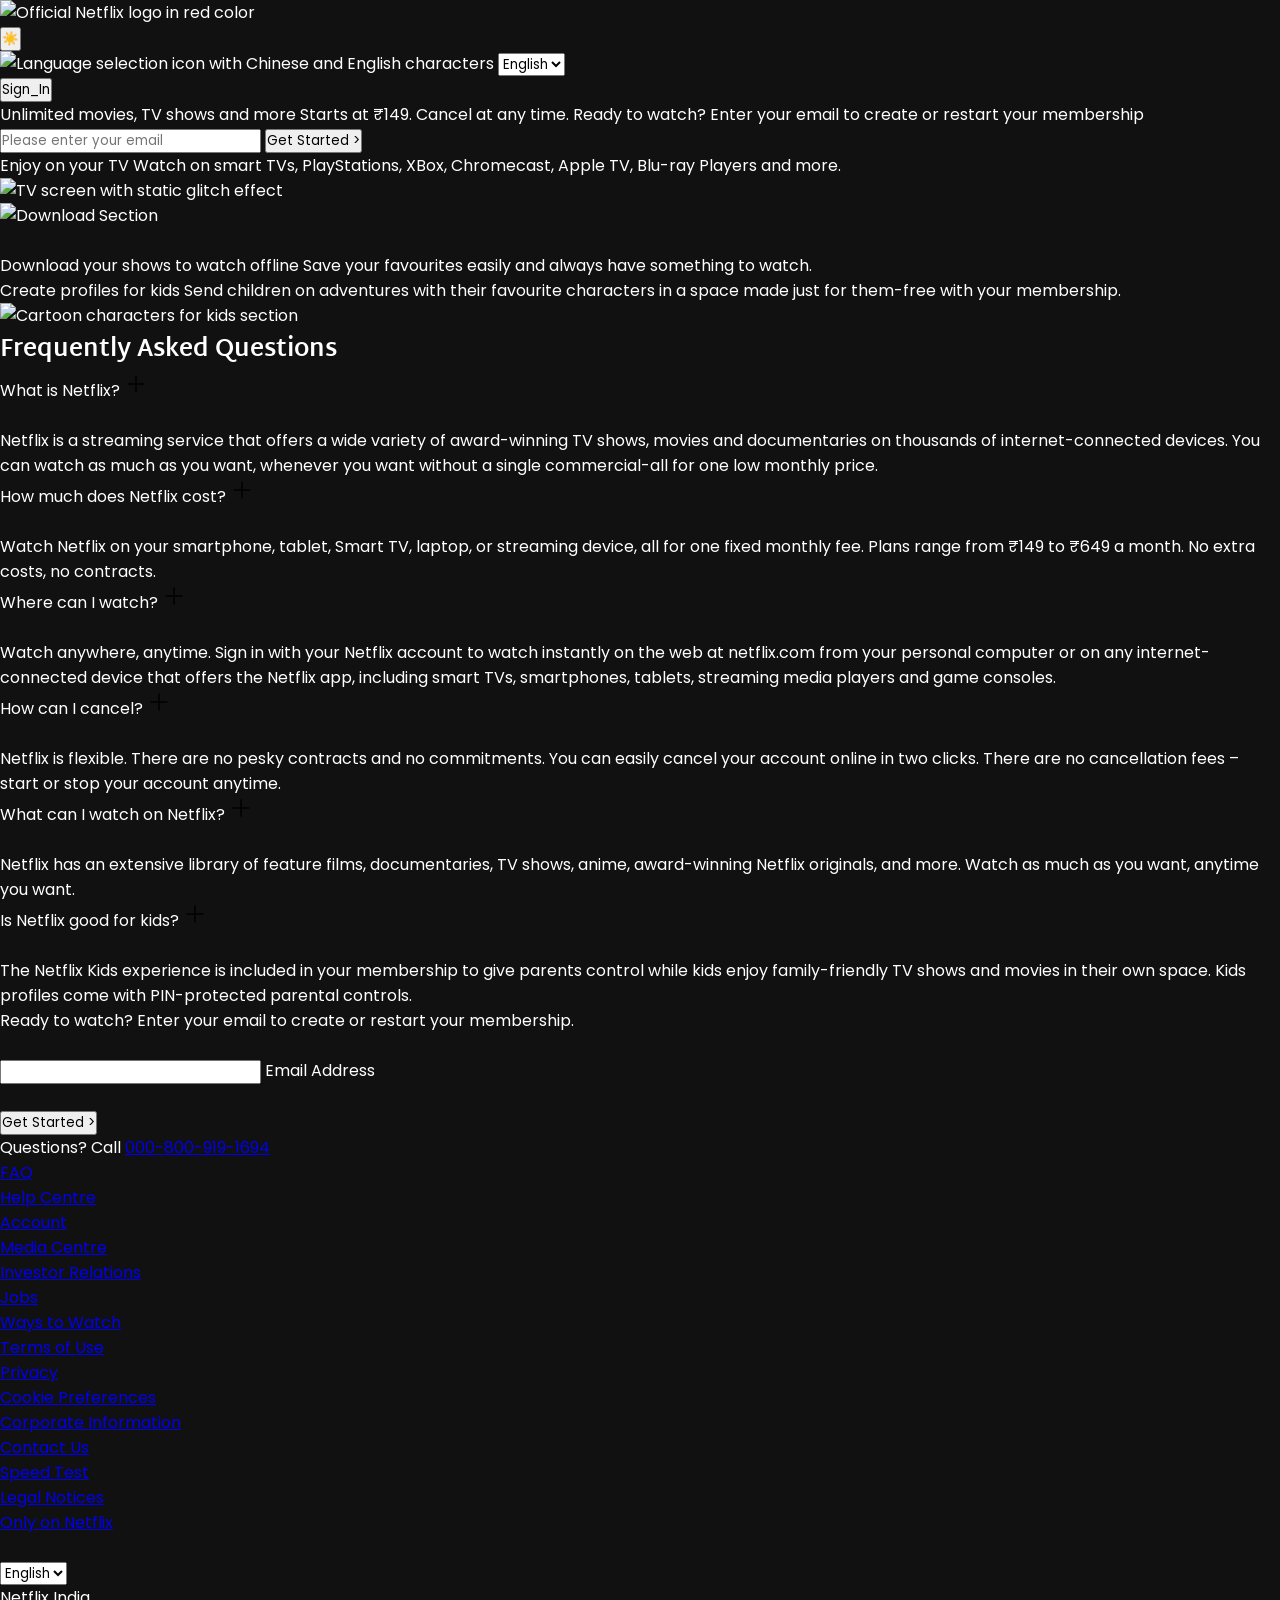
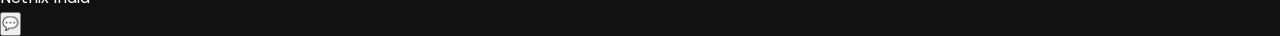
==== commit 8154931e: "Added alt text, placeholders, updated README screenshots" ====
--- a/index.html
+++ b/index.html
@@ -1,19 +1,497 @@
 <!DOCTYPE html>
 <html lang="en">
-<head>
-    <meta charset="UTF-8">
-    <meta name="viewport" content="width=device-width, initial-scale=1.0">
-    <title>Netflix Clone</title>
-    <link rel="stylesheet" href="style.css">
-  
-    <link rel="stylesheet" href="https://cdnjs.cloudflare.com/ajax/libs/font-awesome/6.5.1/css/all.min.css">
-</head>
-<body>
-
-   
-    <main id="app-root"></main>
-
- 
-    <script src="script.js"></script>
-</body>
+  <head>
+    <meta charset="UTF-8" />
+    <meta name="viewport" content="width=device-width, initial-scale=1.0" />
+    <title>Netflix India-Watch TV Shows Online, Watch Movies Online</title>
+    <link rel="stylesheet" href="style.css" />
+  </head>
+
+  <body>
+    <div class="main">
+      <nav>
+        <span
+          ><img width="50vw" src="assets/Netflix_2015_logo.svg" alt="Official Netflix logo in red color"
+        /></span>
+        <div class="nav-btn">
+          <button class="btn" id="theme-toggle">☀️</button>
+          <div class="btn btn-lang">
+          <img class="language-switch" src="assets/language-svgrepo-com.svg" alt="Language selection icon with Chinese and English characters"/>
+          <select name="language" id="language-select">
+          <option value="english">English</option>
+          <option value="hindi">Hindi</option>
+          </select>
+         <img class="down-arrow" src="assets/down-arrow-svgrepo-com.svg" alt=""/>
+         </div>
+<!--  -->
+          <button class="btn btn-red-sm">Sign_In</button>
+        </div>
+      </nav>
+      <div class="box"></div>
+      <div class="hero">
+        <span>Unlimited movies, TV shows and more</span>
+        <span>Starts at ₹149. Cancel at any time.</span>
+        <span>
+          Ready to watch? Enter your email to create or restart your
+          membership </span>
+          <!-- Remove <br></br> -->
+        <div class="hero-buttons">
+          <input type="text" placeholder="Please enter your email" />
+          <button class="btn btn-red">Get Started &gt;</button>
+        </div>
+      </div>
+      <div class="separation"></div>
+    </div>
+    <section class="first">
+      <div>
+        <span>Enjoy on your TV</span>
+        <span
+          >Watch on smart TVs, PlayStations, XBox, Chromecast, Apple TV, Blu-ray
+          Players and more.</span
+        >
+      </div>
+      <div class="secImg">
+        <img
+          width="50vm"
+          src="https://st3.depositphotos.com/5689602/17945/i/450/depositphotos_179451970-stock-photo-tv-screen-with-noise-glitcher.jpg"
+          alt="TV screen with static glitch effect"
+        />
+      </div>
+    </section>
+    <div class="separation"></div>
+    <section class="first second">
+      <div class="secImg">
+        <img
+          src="https://tse2.mm.bing.net/th?id=OIP.aNDBtSjZWVGuq1XUBp4P5QHaFj&pid=Api&P=0&h=180"
+          alt="Download Section"
+        />
+      </div>
+      <br>
+      <div>
+        <span>Download your shows to watch offline</span>
+        <span
+          >Save your favourites easily and always have something to watch.</span>
+      </div>
+    </section>
+    <div class="separation"></div>
+    <section class="first third">
+      <div>
+        <span>Create profiles for kids</span>
+        <span
+          >Send children on adventures with their favourite characters in a
+          space made just for them-free with your membership.</span
+        >
+      </div>
+      <div class="secImg">
+        <img src="https://wallpaperaccess.com/full/2907911.jpg" alt="Cartoon characters for kids section" />
+      </div>
+    </section>
+    <div class="separation"></div>
+
+    <section class="faq">
+      <h2>Frequently Asked Questions</h2>
+
+      <div class="faqbox" onclick="toggleFAQ(this)">
+        <div class="faq-question">
+          <span>What is Netflix?</span>
+          <svg
+            xmlns="http://www.w3.org/2000/svg"
+            viewBox="0 0 24 24"
+            width="24"
+            height="24"
+            color="#000000"
+            fill="white"
+          >
+            <path
+              d="M12 4V20"
+              stroke="currentcolor"
+              stroke-width="1.5"
+              stroke-linecap="round"
+              stroke-linejoin="round"
+            />
+            <path
+              d="M4 12H20"
+              stroke="currentColor"
+              stroke-width="1.5"
+              stroke-linecap="round"
+              stroke-linejoin="round"
+            />
+          </svg>
+        </div>
+        <div class="faq-answer"></br>
+          Netflix is a streaming service that offers a wide variety of
+          award-winning TV shows, movies and documentaries on thousands of
+          internet-connected devices. You can watch as much as you want,
+          whenever you want without a single commercial-all for one low
+          monthly price.
+        </div>
+      </div>
+
+      <div class="faqbox" onclick="toggleFAQ(this)">
+        <div class="faq-question">
+          <span>How much does Netflix cost?</span>
+          <svg
+            xmlns="http://www.w3.org/2000/svg"
+            viewBox="0 0 24 24"
+            width="24"
+            height="24"
+            color="#000000"
+            fill="white"
+          >
+            <path
+              d="M12 4V20"
+              stroke="currentColor"
+              stroke-width="1.5"
+              stroke-linecap="round"
+              stroke-linejoin="round"
+            />
+            <path
+              d="M4 12H20"
+              stroke="currentColor"
+              stroke-width="1.5"
+              stroke-linecap="round"
+              stroke-linejoin="round"
+            />
+          </svg>
+        </div>
+        <div class="faq-answer"><br>
+          Watch Netflix on your smartphone, tablet, Smart TV, laptop, or
+          streaming device, all for one fixed monthly fee. Plans range from ₹149
+          to ₹649 a month. No extra costs, no contracts.
+        </div>
+      </div>
+
+      <div class="faqbox" onclick="toggleFAQ(this)">
+        <div class="faq-question">
+          <span>Where can I watch?</span>
+          <svg
+            xmlns="http://www.w3.org/2000/svg"
+            viewBox="0 0 24 24"
+            width="24"
+            height="24"
+            color="#000000"
+            fill="white"
+          >
+            <path
+              d="M12 4V20"
+              stroke="currentColor"
+              stroke-width="1.5"
+              stroke-linecap="round"
+              stroke-linejoin="round"
+            />
+            <path
+              d="M4 12H20"
+              stroke="currentColor"
+              stroke-width="1.5"
+              stroke-linecap="round"
+              stroke-linejoin="round"
+            />
+          </svg>
+        </div>
+        <div class="faq-answer"><br>
+          Watch anywhere, anytime. Sign in with your Netflix account to watch
+          instantly on the web at netflix.com from your personal computer or on
+          any internet-connected device that offers the Netflix app, including
+          smart TVs, smartphones, tablets, streaming media players and game
+          consoles.
+        </div>
+      </div>
+
+      <div class="faqbox" onclick="toggleFAQ(this)">
+        <div class="faq-question">
+          <span>How can I cancel?</span>
+          <svg
+            xmlns="http://www.w3.org/2000/svg"
+            viewBox="0 0 24 24"
+            width="24"
+            height="24"
+            color="#000000"
+            fill="white"
+          >
+            <path
+              d="M12 4V20"
+              stroke="currentColor"
+              stroke-width="1.5"
+              stroke-linecap="round"
+              stroke-linejoin="round"
+            />
+            <path
+              d="M4 12H20"
+              stroke="currentColor"
+              stroke-width="1.5"
+              stroke-linecap="round"
+              stroke-linejoin="round"
+            />
+          </svg>
+        </div>
+        <div class="faq-answer"><br>
+          Netflix is flexible. There are no pesky contracts and no commitments.
+          You can easily cancel your account online in two clicks. There are no
+          cancellation fees – start or stop your account anytime.
+        </div>
+      </div>
+
+      <div class="faqbox" onclick="toggleFAQ(this)">
+        <div class="faq-question">
+          <span>What can I watch on Netflix?</span>
+          <svg
+            xmlns="http://www.w3.org/2000/svg"
+            viewBox="0 0 24 24"
+            width="24"
+            height="24"
+            color="#000000"
+            fill="white"
+          >
+            <path
+              d="M12 4V20"
+              stroke="currentColor"
+              stroke-width="1.5"
+              stroke-linecap="round"
+              stroke-linejoin="round"
+            />
+            <path
+              d="M4 12H20"
+              stroke="currentColor"
+              stroke-width="1.5"
+              stroke-linecap="round"
+              stroke-linejoin="round"
+            />
+          </svg>
+        </div>
+        <div class="faq-answer"><br>
+          Netflix has an extensive library of feature films, documentaries, TV
+          shows, anime, award-winning Netflix originals, and more. Watch as much
+          as you want, anytime you want.
+        </div>
+      </div>
+
+      <div class="faqbox" onclick="toggleFAQ(this)">
+        <div class="faq-question">
+          <span>Is Netflix good for kids?</span>
+          <svg
+            xmlns="http://www.w3.org/2000/svg"
+            viewBox="0 0 24 24"
+            width="24"
+            height="24"
+            color="#000000"
+            fill="white"
+          >
+            <path
+              d="M12 4V20"
+              stroke="currentColor"
+              stroke-width="1.5"
+              stroke-linecap="round"
+              stroke-linejoin="round"
+            />
+            <path
+              d="M4 12H20"
+              stroke="currentColor"
+              stroke-width="1.5"
+              stroke-linecap="round"
+              stroke-linejoin="round"
+            />
+          </svg>
+        </div>
+        <div class="faq-answer"><br>
+          The Netflix Kids experience is included in your membership to give
+          parents control while kids enjoy family-friendly TV shows and movies
+          in their own space. Kids profiles come with PIN-protected parental
+          controls.
+        </div>
+      </div>
+    </section>
+    <div class="separation"></div>
+
+    <!--FOOTER START-->
+    <footer>
+      <!-- SIGN-UP SECTION -->
+      <div class="footer-signup">
+        <p>
+          Ready to watch? Enter your email to create or restart your membership.
+        </p></div>
+      </br>
+        <div class="footer-signup-box">
+          <div class="input-container">
+            <input type="email" id="email-footer" required placeholder=" ">
+            <label for="email-footer">Email Address</label>
+          </div>
+          <br>
+          <button class="btn btn-red" aria-label="Start Membership">Get Started &gt;</button>
+        </div>
+      </div>
+
+      <!-- QUESTIONS -->
+      <div class="questions">
+        <p>Questions? Call <a href="tel:0008009191694">000-800-919-1694</a></p>
+      </div>
+
+      <!-- FOOTER LINKS -->
+      <div class="footer-links">
+        <ul>
+          <li><a href="#">FAQ</a></li>
+          <li><a href="#">Help Centre</a></li>
+          <li><a href="#">Account</a></li>
+          <li><a href="#">Media Centre</a></li>
+        </ul>
+        <ul>
+          <li><a href="#">Investor Relations</a></li>
+          <li><a href="#">Jobs</a></li>
+          <li><a href="#">Ways to Watch</a></li>
+          <li><a href="#">Terms of Use</a></li>
+        </ul>
+        <ul>
+          <li><a href="#">Privacy</a></li>
+          <li><a href="#">Cookie Preferences</a></li>
+          <li><a href="#">Corporate Information</a></li>
+          <li><a href="#">Contact Us</a></li>
+        </ul>
+        <ul>
+          <li><a href="#">Speed Test</a></li>
+          <li><a href="#">Legal Notices</a></li>
+          <li><a href="#">Only on Netflix</a></li>
+        </ul>
+      </div><br>
+
+      <!-- LANGUAGE + BRANDING -->
+      <div class="footer-bottom">
+        <select class="language-select" aria-label="Select Language">
+          <option value="en">English</option>
+          <option value="hi">हिन्दी</option>
+        </select>
+        <p class="netflix-india">Netflix India</p>
+      </div>
+    </footer>
+    <!--FOOTER END-->
+
+    <!-- Chatbot Widget Start -->
+    <div id="chatbot-widget">
+      <button id="chatbot-toggle">💬</button>
+      <div id="chatbot-window" style="display: none">
+        <div id="chatbot-header">
+          <span>🎬 MovieBot</span>
+          <span id="chatbot-close">&times;</span>
+        </div>
+        <div id="chatbot-messages"></div>
+        <div id="chatbot-loading" style="display: none">
+          <div class="spinner"></div>
+        </div>
+        <form id="chatbot-form" autocomplete="off">
+          <input
+            type="text"
+            id="chatbot-input"
+            placeholder="Ask for a movie..."
+            required
+          />
+          <button type="submit">➤</button>
+        </form>
+      </div>
+    </div>
+    <!-- Chatbot Widget End -->
+    <script>
+      const GEMINI_API_KEY = "YOUR_GEMINI_API_KEY_HERE";
+      const GEMINI_API_URL =
+        "https://generativelanguage.googleapis.com/v1beta/models/gemini-2.0-flash-exp:generateContent?key=" +
+        GEMINI_API_KEY;
+
+      const chatbotToggle = document.getElementById("chatbot-toggle");
+      const chatbotWindow = document.getElementById("chatbot-window");
+      const chatbotClose = document.getElementById("chatbot-close");
+      const chatbotForm = document.getElementById("chatbot-form");
+      const chatbotInput = document.getElementById("chatbot-input");
+      const chatbotMessages = document.getElementById("chatbot-messages");
+      const chatbotLoading = document.getElementById("chatbot-loading");
+
+      chatbotToggle.onclick = () => (chatbotWindow.style.display = "flex");
+      chatbotClose.onclick = () => (chatbotWindow.style.display = "none");
+
+      function addMessage(sender, text) {
+        const msg = document.createElement("div");
+        msg.className = "chat-message " + sender;
+        msg.innerHTML = `<div class="bubble">${text.replace(
+          /\n/g,
+          "<br>"
+        )}</div>`;
+        chatbotMessages.appendChild(msg);
+        chatbotMessages.scrollTop = chatbotMessages.scrollHeight;
+      }
+
+      function setLoading(isLoading) {
+        chatbotLoading.style.display = isLoading ? "flex" : "none";
+      }
+
+      async function getGeminiResponse(userMessage) {
+        const prompt = `You are a friendly movie recommendation bot for a Netflix-style app. Suggest movies or TV shows based on user preferences, genre, mood, or previously liked content. Be conversational and helpful.\nUser: ${userMessage}`;
+        const body = {
+          contents: [{ parts: [{ text: prompt }] }],
+        };
+        try {
+          const res = await fetch(GEMINI_API_URL, {
+            method: "POST",
+            headers: { "Content-Type": "application/json" },
+            body: JSON.stringify(body),
+          });
+          const data = await res.json();
+          return (
+            data.candidates?.[0]?.content?.parts?.[0]?.text ||
+            "Sorry, I could not get a recommendation right now."
+          );
+        } catch (e) {
+          return "Sorry, there was a problem connecting to the recommendation service.";
+        }
+      }
+
+      chatbotForm.onsubmit = async (e) => {
+        e.preventDefault();
+        const userMsg = chatbotInput.value.trim();
+        if (!userMsg) return;
+        addMessage("user", userMsg);
+        chatbotInput.value = "";
+        setLoading(true);
+        let botReply = await getGeminiResponse(userMsg);
+        setLoading(false);
+        // Remove star characters and double asterisks from the response
+        botReply = botReply.replace(/[★☆⭐✩✪✫✬✭✮✯✰]/g, "").replace(/\*\*/g, "");
+        addMessage("bot", botReply);
+      };
+      // <<<<<<< feature/light-dark-mode
+      // --- Dark/Light Mode JavaScript ---
+      const themeToggle = document.getElementById("theme-toggle");
+
+      // Function to set theme
+      function setTheme(theme) {
+        document.body.setAttribute("data-theme", theme);
+        localStorage.setItem("theme", theme); // Save user's preference
+        themeToggle.textContent = theme === "dark" ? "🌙" : "☀️"; // Update button emoji
+      }
+
+      // Check for saved theme preference on load
+      document.addEventListener("DOMContentLoaded", () => {
+        const savedTheme = localStorage.getItem("theme") || "light"; // Default to light if no preference
+        setTheme(savedTheme);
+      });
+
+      // Toggle theme on button click
+      themeToggle.addEventListener("click", () => {
+        const currentTheme = document.body.getAttribute("data-theme");
+        const newTheme = currentTheme === "light" ? "dark" : "light";
+        setTheme(newTheme);
+      });
+
+      // =======
+
+      function toggleFAQ(element) {
+        // Close all other FAQ items
+        const allFAQs = document.querySelectorAll(".faqbox");
+        allFAQs.forEach((faq) => {
+          if (faq !== element) {
+            faq.classList.remove("active");
+          }
+        });
+
+        // Toggle the clicked FAQ item
+        element.classList.toggle("active");
+      }
+      // >>>>>>> main
+    </script>
+  </body>
 </html>
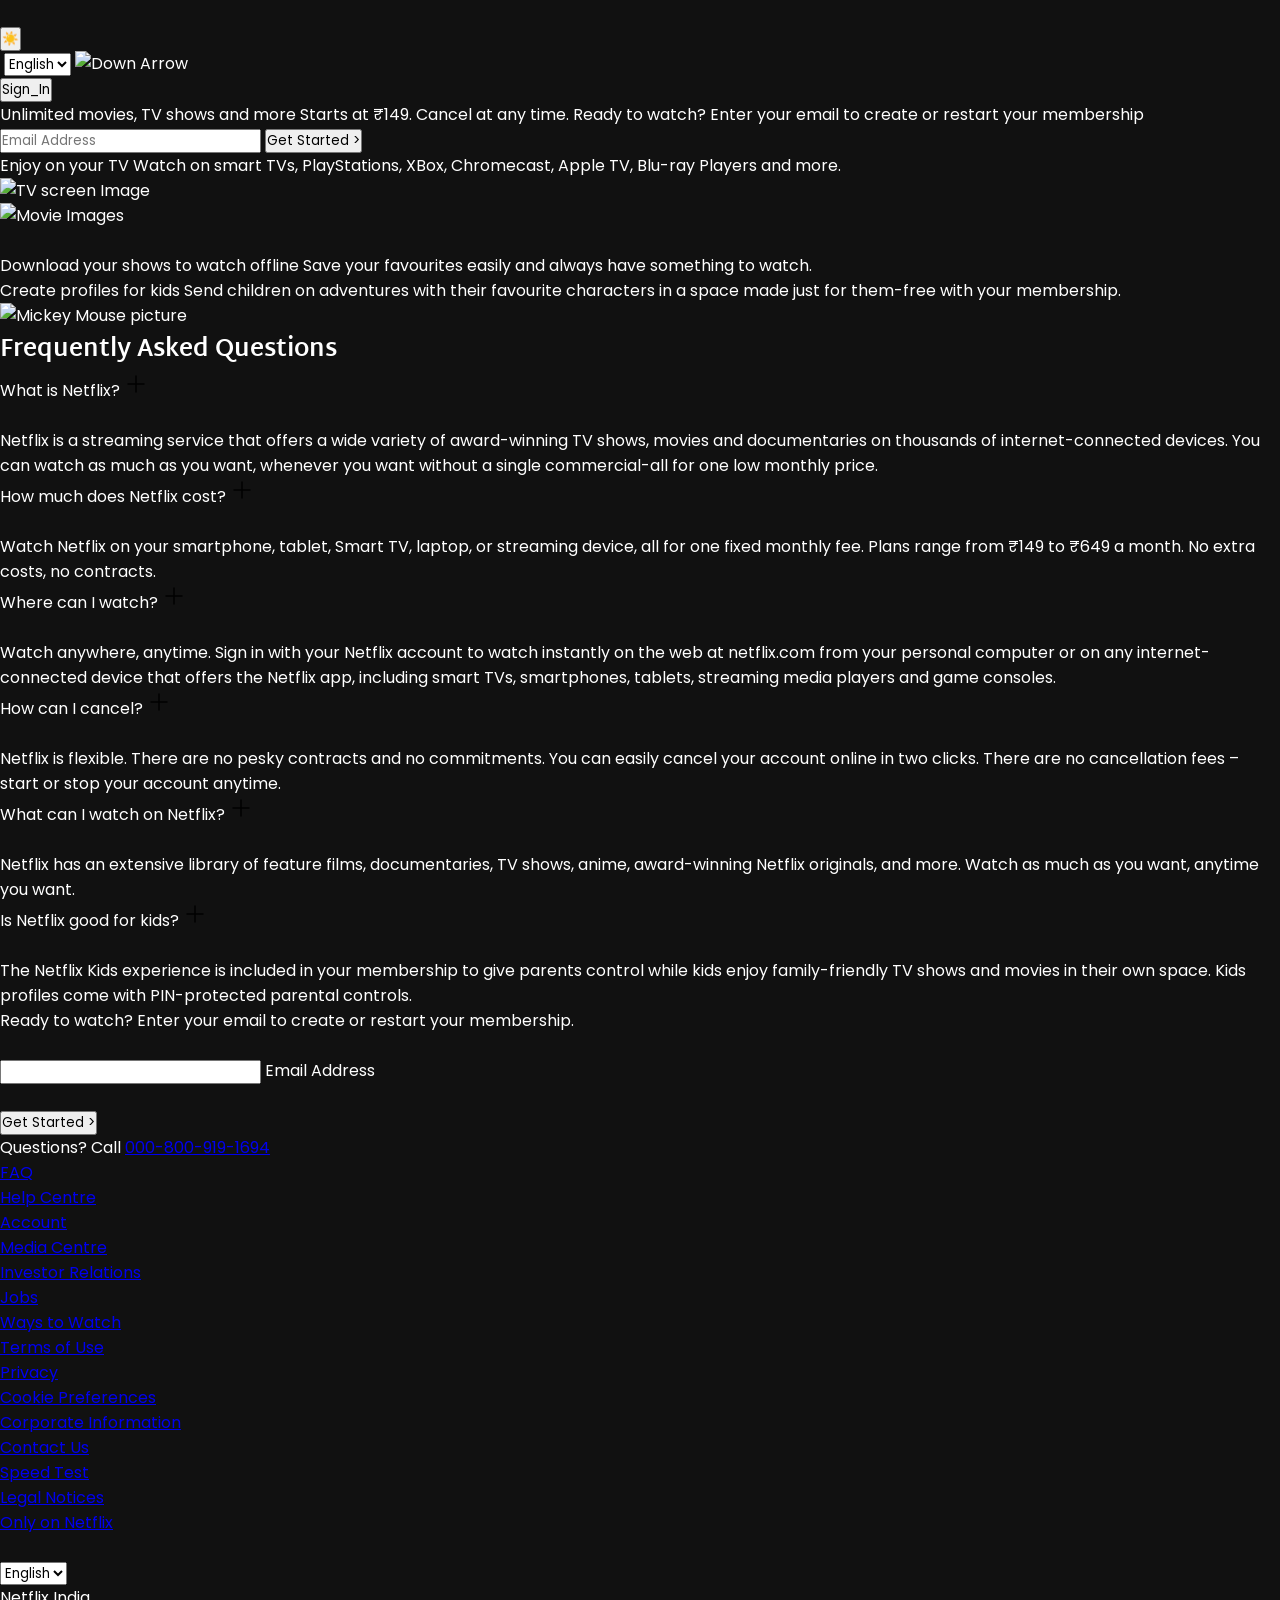
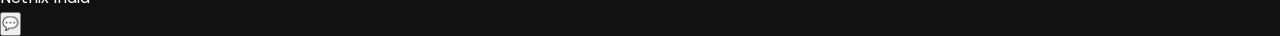
==== commit 5fc52488: "Merge 3dd238db3fa72bc53d9620af128f103a1871a045 into 2efdfc0058972eafe34905af0027129a2e3a8b35" ====
--- a/index.html
+++ b/index.html
@@ -11,19 +11,19 @@
     <div class="main">
       <nav>
         <span
-          ><img width="50vw" src="assets/Netflix_2015_logo.svg" alt="Official Netflix logo in red color"
+          ><img width="50vw" src="assets/Netflix_2015_logo.svg" alt=""
         /></span>
         <div class="nav-btn">
           <button class="btn" id="theme-toggle">☀️</button>
           <div class="btn btn-lang">
-          <img class="language-switch" src="assets/language-svgrepo-com.svg" alt="Language selection icon with Chinese and English characters"/>
+          <img class="language-switch" src="assets/language-svgrepo-com.svg" alt=""/>
           <select name="language" id="language-select">
           <option value="english">English</option>
           <option value="hindi">Hindi</option>
           </select>
-         <img class="down-arrow" src="assets/down-arrow-svgrepo-com.svg" alt=""/>
+         <img class="down-arrow" src="assets/down-arrow-svgrepo-com.svg" alt="Down Arrow"/>
          </div>
-<!--  -->
+
           <button class="btn btn-red-sm">Sign_In</button>
         </div>
       </nav>
@@ -36,7 +36,7 @@
           membership </span>
           <!-- Remove <br></br> -->
         <div class="hero-buttons">
-          <input type="text" placeholder="Please enter your email" />
+          <input type="text" placeholder="Email Address" />
           <button class="btn btn-red">Get Started &gt;</button>
         </div>
       </div>
@@ -54,7 +54,7 @@
         <img
           width="50vm"
           src="https://st3.depositphotos.com/5689602/17945/i/450/depositphotos_179451970-stock-photo-tv-screen-with-noise-glitcher.jpg"
-          alt="TV screen with static glitch effect"
+          alt="TV screen Image"
         />
       </div>
     </section>
@@ -63,7 +63,7 @@
       <div class="secImg">
         <img
           src="https://tse2.mm.bing.net/th?id=OIP.aNDBtSjZWVGuq1XUBp4P5QHaFj&pid=Api&P=0&h=180"
-          alt="Download Section"
+          alt="Movie Images"
         />
       </div>
       <br>
@@ -83,7 +83,7 @@
         >
       </div>
       <div class="secImg">
-        <img src="https://wallpaperaccess.com/full/2907911.jpg" alt="Cartoon characters for kids section" />
+        <img src="https://wallpaperaccess.com/full/2907911.jpg" alt="Mickey Mouse picture " />
       </div>
     </section>
     <div class="separation"></div>
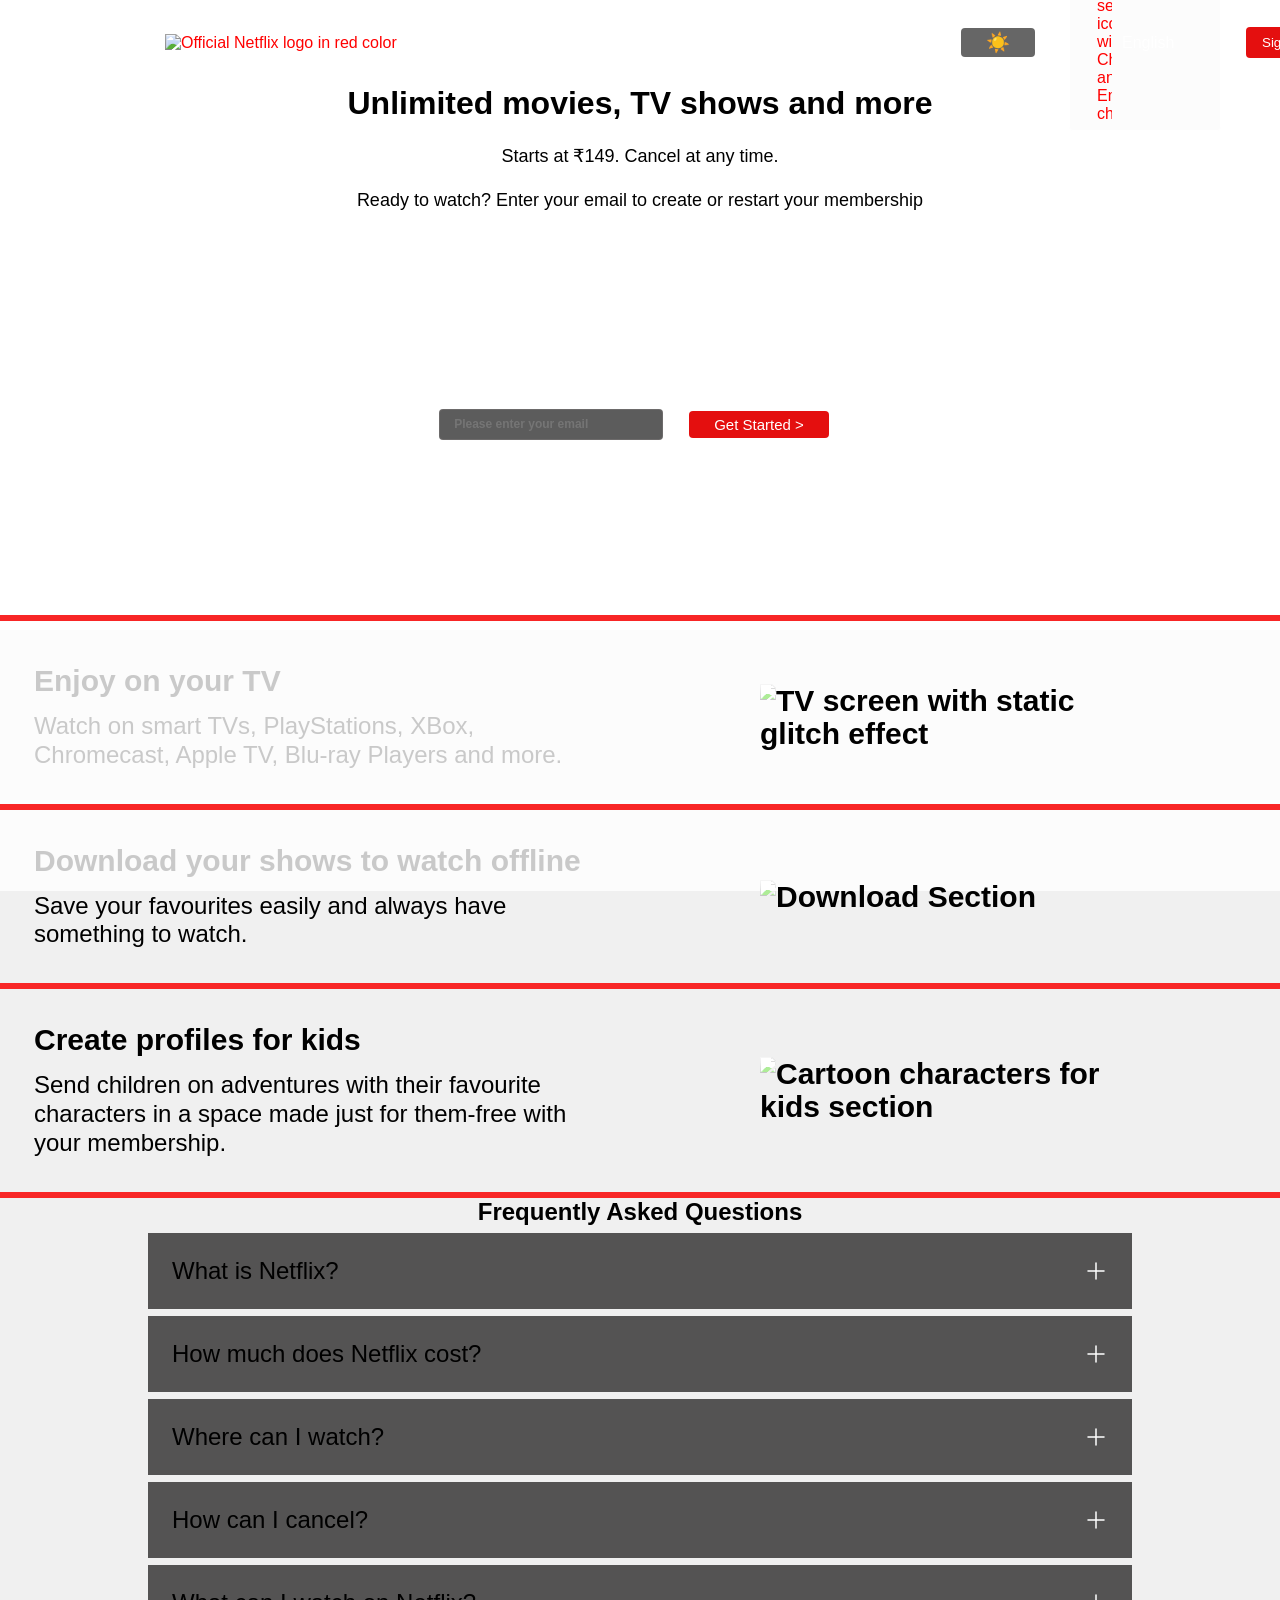
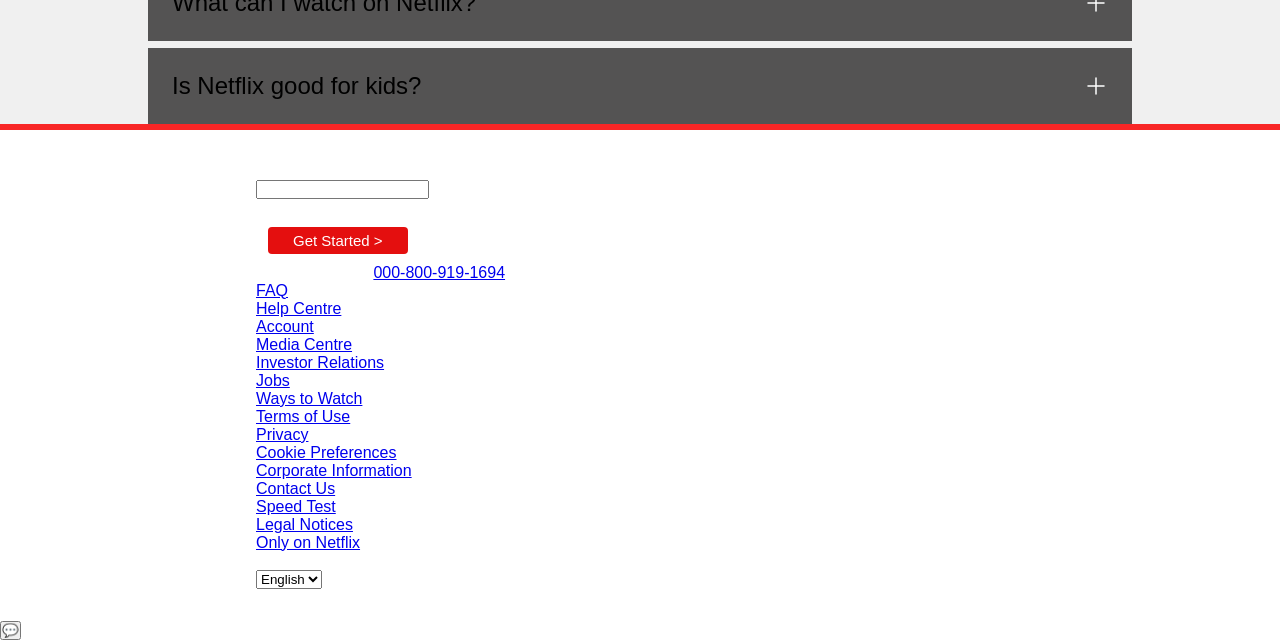
==== commit b504cd1c: "Merge efd34f17ae167b0471f6517c112acdb5944d368b into 2efdfc0058972eafe34905af0027129a2e3a8b35" ====
--- a/index.html
+++ b/index.html
@@ -11,19 +11,19 @@
     <div class="main">
       <nav>
         <span
-          ><img width="50vw" src="assets/Netflix_2015_logo.svg" alt=""
+          ><img width="50vw" src="assets/Netflix_2015_logo.svg" alt="Official Netflix logo in red color"
         /></span>
         <div class="nav-btn">
           <button class="btn" id="theme-toggle">☀️</button>
           <div class="btn btn-lang">
-          <img class="language-switch" src="assets/language-svgrepo-com.svg" alt=""/>
+          <img class="language-switch" src="assets/language-svgrepo-com.svg" alt="Language selection icon with Chinese and English characters"/>
           <select name="language" id="language-select">
           <option value="english">English</option>
           <option value="hindi">Hindi</option>
           </select>
-         <img class="down-arrow" src="assets/down-arrow-svgrepo-com.svg" alt="Down Arrow"/>
+         <img class="down-arrow" src="assets/down-arrow-svgrepo-com.svg" alt=""/>
          </div>
-
+<!--  -->
           <button class="btn btn-red-sm">Sign_In</button>
         </div>
       </nav>
@@ -36,7 +36,7 @@
           membership </span>
           <!-- Remove <br></br> -->
         <div class="hero-buttons">
-          <input type="text" placeholder="Email Address" />
+          <input type="text" placeholder="Please enter your email" />
           <button class="btn btn-red">Get Started &gt;</button>
         </div>
       </div>
@@ -54,7 +54,7 @@
         <img
           width="50vm"
           src="https://st3.depositphotos.com/5689602/17945/i/450/depositphotos_179451970-stock-photo-tv-screen-with-noise-glitcher.jpg"
-          alt="TV screen Image"
+          alt="TV screen with static glitch effect"
         />
       </div>
     </section>
@@ -63,7 +63,7 @@
       <div class="secImg">
         <img
           src="https://tse2.mm.bing.net/th?id=OIP.aNDBtSjZWVGuq1XUBp4P5QHaFj&pid=Api&P=0&h=180"
-          alt="Movie Images"
+          alt="Download Section"
         />
       </div>
       <br>
@@ -83,7 +83,7 @@
         >
       </div>
       <div class="secImg">
-        <img src="https://wallpaperaccess.com/full/2907911.jpg" alt="Mickey Mouse picture " />
+        <img src="https://wallpaperaccess.com/full/2907911.jpg" alt="Cartoon characters for kids section" />
       </div>
     </section>
     <div class="separation"></div>
--- a/style.css
+++ b/style.css
@@ -1,190 +1,826 @@
-
-@import url("https://fonts.googleapis.com/css2?family=Poppins:wght@400;700&display=swap");
 @import url("https://fonts.googleapis.com/css2?family=Martel+Sans:wght@200;300;400;600;700;800;900&display=swap");
 
+@font-face {
+  font-family: "Netflix Sans Bolder";
+  src: url("fonts/NetflixSans-Bold.otf") format("opentype");
+}
+
 :root {
-  --netflix-red: #e50914;
-  --netflix-black: #141414;
-  --text-primary: #fff;
-  --text-secondary: #b3b3b3;
-  --background-dark: #111;
-}
-
+  --main-page-bg: black;
+  --main-text-color: white;
+
+  --section-bg: black;
+  --section-text-color: white;
+
+  --faq-box-bg: rgb(84, 83, 83);
+  --faq-box-hover-bg:rgb(147, 146, 146);
+  --faq-svg-filter: invert(1);
+
+  --first-image-filter: none;
+
+  --btn-text-on-light-bg:white;
+  --btn-lang-svg-filter: invert(1);
+
+  --separation-color:rgb(248, 38, 38);
+  --btn-default-bg: rgb(117, 115, 115);
+  --btn-default-text:white;
+  --btn-red-bg: rgb(228, 15, 15);
+  --btn-red-text: white;
+  --input-bg-color: rgba(23, 23, 23, 0.7);
+  --input-border-color: rgba(126, 122, 122, 0.5);
+}
+
+/* Light Mode Overrides for the variables */
+body[data-theme="light"] {
+  --main-page-bg: white;
+  --main-text-color: black;
+
+  --section-bg: #f0f0f0;
+  --section-text-color: black;
+
+  --faq-box-bg: whitesmoke;
+  --faq-box-hover-bg: lightgray;
+  --faq-svg-filter: none;
+
+  --first-image-filter: brightness(1.5) grayscale(0.5);
+
+  --btn-text-on-light-bg:black;
+  --btn-lang-svg-filter: none;
+}
 * {
   padding: 0;
   margin: 0;
-  box-sizing: border-box;
-  font-family: "Poppins", "Martel Sans", sans-serif;
+  font-family: "Netflix Sans Bolder", "Poppins", sans-serif;
 }
 
 body {
-  background-color: var(--background-dark);
-  color: var(--text-primary);
-  overflow-x: hidden;
-}
-
-/* === 1. LANDING PAGE STYLES === */
-.landing-page-container {
-    background-image: linear-gradient(to top, rgba(0, 0, 0, 0.8) 0, rgba(0, 0, 0, 0.4) 60%, rgba(0, 0, 0, 0.8) 100%), url('home_page_background_image.jpg');
-    min-height: 100vh;
+  background-color: var(--main-page-bg);
+  transition: background-color 0.3s ease;
+}
+
+.main {
+
+    background-image: url('https://images-wixmp-ed30a86b8c4ca887773594c2.wixmp.com/f/f562aaf4-5dbb-4603-a32b-6ef6c2230136/dh0w8qv-9d8ee6b2-b41a-4681-ab9b-8a227560dc75.jpg/v1/fill/w_1280,h_720,q_75,strp/the_netflix_login_background__canada__2024___by_logofeveryt_dh0w8qv-fullview.jpg?token=eyJ0eXAiOiJKV1QiLCJhbGciOiJIUzI1NiJ9.[base64].LOYKSxIDqfPwWHR0SSJ-ugGQ6bECF0yO6Cmc0F26CQs');
+    height: 70vh;
     position: relative;
-    background-position: center;
+    background-position: center center;
     background-repeat: no-repeat;
-    background-size: cover;
-    border-bottom: 8px solid #222;
-}
-.landing-nav {
+    background-size: max(1200px, 100vw);
+}
+
+.main .box {
+    height: 70vh;
+    width: 100%;
+    opacity: 0.7;
+    background-color: black;
+    position: absolute;
+    top: 0;
+
+  background-image: url(home_page_background_image.jpg), 0.7;
+  height: 99vh;
+  width: 100%;
+  position: relative;
+  background-position: center center;
+  background-repeat: no-repeat;
+  background-size: max(1200px, 100vw);
+}
+
+.main .box {
+  height: 99vh;
+  width: 100%;
+  opacity: 0.79;
+  background-color: var(--main-page-bg);
+  position: absolute;
+  top: 0;
+}
+
+nav {
+  display: flex;
+  justify-content: space-between;
+  align-items: center;
+  max-width: 65vw;
+  margin: auto;
+  height: 85px;
+  padding:0 145px;
+}
+
+nav img {
+  color: rgb(255, 0, 0);
+  padding: 20px;
+  width: 130px;
+  position: relative;
+  z-index: 10;
+}
+
+nav button {
+  position: relative;
+  z-index: 10;
+  margin:5%;
+}
+
+.hero {
+  height: calc(100% - 100px);
+  display: flex;
+  align-items: center;
+  justify-content: center;
+  flex-direction: column;
+  color: var(--main-text-color);
+  position: relative;
+  font-family: "Martel Sans", serif;
+  gap: 23px;
+  padding: 0 30px;
+}
+
+.hero > :first-child {
+  font-weight: bolder;
+  font-size: 48px;
+  text-align: center;
+}
+
+.hero > :nth-child(2) {
+  font-weight: 400;
+  font-size: 24px;
+  text-align: center;
+}
+
+.hero > :nth-child(3) {
+  font-weight: 400;
+  font-size: 20px;
+  text-align: center;
+}
+
+.separation {
+  height: 6px;
+  background-color: var(--separation-color);
+  position: relative;
+  z-index: 20;
+}
+
+.nav-btn {
+  width: 186px;
+  display: flex;
+  justify-content: space-between;
+  align-items: center;
+  gap:10px;
+}
+
+.btn {
+  background: #666;
+  color: rgb(255, 255, 255);
+  padding:5px 25px;
+  margin: 10px 12px;
+  border: none;
+  border-radius: 4px;
+  cursor:pointer;
+  text-decoration: none;
+}
+
+.btn-red {
+  background:rgb(228, 15, 15);
+  font-size:15px;
+  font-weight:lighter;
+}
+
+.btn-red:hover {
+  box-shadow:0px 6px 20px rgb(171, 212, 171);
+  transform: scale(1.08);
+}
+
+#theme-toggle {
+  font-size: 1.2rem;
+  display: inline-flex;
+  align-items: center;
+  justify-content: center;
+  cursor: pointer;
+  line-height: 1;
+}
+
+.language-switch {
+  width: 15px;
+  padding: 2px;
+}
+#language-select {
+  background: transparent;
+  color: white;
+  border: none;
+  font-size: 16px;
+  appearance: none;
+  padding: 8px;
+  cursor: pointer;
+}
+
+.down-arrow {
+  width: 8px;
+  padding: 0 2px;
+}
+
+.hero-buttons {
+  display: flex;
+  align-items: center;
+  justify-content: center;
+  gap: 14px;
+}
+
+.main input {
+  padding: 7px 101px 8px 14px;
+  color: var(--btn-default-text);
+  font-size: 12px;
+  font-weight: 900;
+  border-radius: 4px;
+  background-color: var(--input-bg-color);
+  border: 1px solid var(--input-border-color);
+}
+
+.btn-lang {
+  background-color: var(--section-bg);
+  border: 1px solid var(--btn-default-text);
+  color: var(--btn-text-on-light-bg);
+  display: flex;
+  align-items: center;
+}
+
+.english {
+  padding: 0 5px;
+}
+
+.btn-red-sm {
+  background-color: var(--btn-red-bg);
+  color: var(--btn-red-text);
+  padding: 8px 16px;             
+  line-height: 1.2;               
+  white-space: nowrap;            
+  display: inline-block;          
+  height: auto;                   
+  overflow: visible;              
+  writing-mode: horizontal-tb;    
+  color: var(--btn-red-text); 
+  display: flex;
+  align-items: center;
+  margin:3px;
+}
+
+.btn-lang .language-switch,
+.btn-lang .down-arrow {
+  filter: var(--btn-lang-svg-filter);
+}
+.first {
+  display: flex;
+  justify-content: center;
+  align-items: center;
+  max-width: 100vw;
+  margin: 0;
+  background-color: var(--section-bg);
+  color: var(--section-text-color);
+  padding: 34px 0;
+}
+@media screen and (max-width: 1300px) {
+  .first {
+    flex-wrap: wrap;
+  }
+  .secImg img {
+    width: 305px;
+    position: relative;
+    z-index: 10;
+  }
+  .hero > :first-child {
+    font-size: 32px;
+  }
+  .hero > :nth-child(2) {
+    font-size: 18px;
+  }
+  .hero > :nth-child(3) {
+    font-size: 18px;
+  }
+  nav {
+    max-width: 90vw;
+  }
+  .main input {
+    padding: 7px 53px 8px 14px;
+  }
+  .hero-buttons {
     display: flex;
+
+    justify-content: center;
+    max-width: 70vw;
+    margin: auto;
+    color: white;
+    align-items: center;
+    padding: 70px 0;
+    flex-wrap: wrap;
+}
+
+.second {
+    flex-direction: row-reverse;
+}
+
+section.first > div {
+    display: flex;
+    flex-direction: column;
+    padding: 0 34px;
+    flex: 1;
+    min-width: 300px;
+    text-align: left;
+    gap: 15px;
+}
+
+section.first > div :first-child {
+    font-size: 48px;
+    font-weight: bolder;
+    line-height: 1.1;
+}
+
+section.first > div :nth-child(2) {
+    font-size: 24px;
+    line-height: 1.2;
+}
+
+.secImg {
+    position: relative;
+    display: flex;
+    align-items: center;
+    justify-content: center;
+}
+    .faq h2{
+        text-align: center;
+        font-size: 32px;
+    }
+    footer{
+        max-width: 90vw;
+    }
+    .footer-item{
+        align-items: center;
+    }
+    .footer{
+        display: grid;
+        grid-template-columns: 1fr 1fr;
+        color: white;
+        gap: 25px;
+    }
+}
+
+.secImg img {
+  filter: var(--first-image-filter);
+  width: 400px;
+  position: relative;
+  z-index: 10;
+}
+
+.secImg {
+  position: relative;
+}
+section.first > div {
+  display: flex;
+  flex-direction: column;
+}
+
+section.first > div :nth-child(1) {
+  font-size: 30px;
+  font-weight: bolder;
+}
+
+section.first > div :nth-child(2) {
+  font-size: 24px;
+}
+
+.faq {
+  background-color: var(--section-bg);
+  color: var(--section-text-color);
+  padding-left: 148px;
+  padding-right: 148px;
+  text-size-adjust: 100%;
+  justify-content: space-between;
+  
+}
+.faq h2 {
+  font-size: 24px;
+}
+.faqbox{
+    display: flex;
+    flex-direction: column;
+    transition: all 0.5s ease-out;
+    background-color: rgb(84, 83, 83);
     justify-content: space-between;
-    align-items: center;
+    padding: 24px;
+    max-width: 1607px;
+    font-size: 24px;
+    font-style: normal;
+    cursor: pointer;
+    margin-top: 7px;
+}
+
+
+
+
+.faqbox:hover {
+  background-color: rgb(147, 146, 146);
+}
+
+.faqbox svg {
+  filter: invert(1);
+  transition: transform 0.3s ease;
+}
+
+.faqbox.active svg {
+  transform: rotate(45deg);
+}
+
+
+.faq-question {
+  display: flex;
+  justify-content: space-between;
+  align-items: center;
+  width: 100%;
+}
+
+.faq-answer {
+  width: 100%;
+  max-height: 0;
+  overflow: hidden;
+  transition: max-height 0.3s ease, padding 0.3s ease;
+  font-size: 18px;
+  line-height: 1.5;
+  margin-top: 0px;
+  border-top: none;
+}
+
+.faqbox.active .faq-answer {
+  max-height: 200px;
+  padding-top: 20px;
+    max-width: 60vw;
+    font-size: 20px;
+    margin: 20px auto;
+    cursor: pointer;
+    border-radius: 15px;
+}
+footer{
+    color: white;
+    max-width: 60vw;
+    margin: auto;
+    padding: 14px;
+}
+.footer{
+    display: grid;
+    grid-template-columns: 1fr 1fr 1fr 1fr;
+    color: white;
+}
+.footer-item{
+    display: flex;
+    flex-direction: column;
+    gap: 23px;
+.faqbox:hover {
+  background-color: var(--faq-box-hover-bg);
+
+}
+.faqbox svg {
+  filter: var(--faq-svg-filter);
+  
+}
+.faqbox {
+  display: flex;
+  transition: all 0.5s ease-out;
+  background-color: var(--faq-box-bg);
+  justify-content: space-between;
+  padding: 24px;
+  max-width: 60vw;
+  font-size: 24px;
+  margin: 20px auto;
+  cursor: pointer;
+}
+
+#chatbot-widget {
+  position: fixed;
+  bottom: 30px;
+  right: 30px;
+  z-index: 1000;
+  font-family: "Segoe UI", Arial, sans-serif;
+}
+#chatbot-toggle {
+  background: #e50914;
+  color: #fff;
+  border: none;
+  border-radius: 50%;
+  width: 56px;
+  height: 56px;
+  font-size: 2rem;
+  cursor: pointer;
+  box-shadow: 0 2px 8px rgba(0, 0, 0, 0.2);
+  transition: background 0.2s;
+}
+#chatbot-toggle:hover {
+  background: #b0060f;
+}
+#chatbot-window {
+  width: 340px;
+  min-height: 420px;
+  max-height: 70vh;
+  background: #181818;
+  color: #fff;
+  border-radius: 18px;
+  box-shadow: 0 4px 24px rgba(0, 0, 0, 0.4);
+  position: absolute;
+  bottom: 70px;
+  right: 0;
+  display: flex;
+  flex-direction: column;
+  overflow: hidden;
+  animation: fadeIn 0.3s;
+}
+@keyframes fadeIn {
+  from {
+    opacity: 0;
+    transform: translateY(30px);
+  }
+  to {
+    opacity: 1;
+    transform: translateY(0);
+  }
+}
+#chatbot-header {
+  background: #e50914;
+  color: #fff;
+  padding: 14px 18px;
+  font-weight: bold;
+  display: flex;
+  justify-content: space-between;
+  align-items: center;
+  font-size: 1.1rem;
+  letter-spacing: 0.5px;
+}
+#chatbot-close {
+  cursor: pointer;
+  font-size: 1.4rem;
+  transition: color 0.2s;
+}
+#chatbot-close:hover {
+  color: #ffd700;
+}
+#chatbot-messages {
+  flex: 1;
+  padding: 18px 12px 8px 12px;
+  overflow-y: auto;
+  background: #222;
+  display: flex;
+  flex-direction: column;
+  gap: 10px;
+}
+.chat-message {
+  display: flex;
+  flex-direction: column;
+  align-items: flex-start;
+}
+.chat-message.user {
+  align-items: flex-end;
+}
+.bubble {
+  max-width: 80%;
+  padding: 12px 16px;
+  border-radius: 18px;
+  font-size: 1rem;
+  line-height: 1.5;
+  margin-bottom: 2px;
+  box-shadow: 0 1px 4px rgba(0, 0, 0, 0.08);
+  word-break: break-word;
+}
+.chat-message.user .bubble {
+  background: #e50914;
+  color: #fff;
+  border-bottom-right-radius: 6px;
+  border-bottom-left-radius: 18px;
+  border-top-left-radius: 18px;
+  border-top-right-radius: 18px;
+}
+.chat-message.bot .bubble {
+  background: #333;
+  color: #fff;
+  border-bottom-left-radius: 6px;
+  border-bottom-right-radius: 18px;
+  border-top-left-radius: 18px;
+  border-top-right-radius: 18px;
+}
+#chatbot-loading {
+  display: flex;
+  justify-content: center;
+  align-items: center;
+  padding: 10px 0;
+  background: #222;
+}
+.spinner {
+  border: 4px solid #444;
+  border-top: 4px solid #e50914;
+  border-radius: 50%;
+  width: 28px;
+  height: 28px;
+  animation: spin 1s linear infinite;
+}
+@keyframes spin {
+  0% {
+    transform: rotate(0deg);
+  }
+  100% {
+    transform: rotate(360deg);
+  }
+}
+#chatbot-form {
+  display: flex;
+  border-top: 1px solid #333;
+  background: #181818;
+  padding: 10px 12px;
+  gap: 8px;
+}
+#chatbot-input {
+  flex: 1;
+  padding: 10px 14px;
+  border: none;
+  background: #222;
+  color: #fff;
+  font-size: 1rem;
+  border-radius: 12px;
+  outline: none;
+  transition: box-shadow 0.2s;
+}
+#chatbot-input:focus {
+  box-shadow: 0 0 0 2px #e50914;
+}
+#chatbot-form button {
+  background: #e50914;
+  color: #fff;
+  border: none;
+  padding: 0 18px;
+  font-size: 1.2rem;
+  border-radius: 12px;
+  cursor: pointer;
+  transition: background 0.2s;
+}
+#chatbot-form button:hover {
+  background: #b0060f;
+}
+@media (max-width: 500px) {
+  #chatbot-window {
+    width: 98vw;
+    min-width: 0;
+    right: 1vw;
+    left: 1vw;
+    bottom: 80px;
+    max-height: 80vh;
+  }
+  #chatbot-toggle {
+    right: 10px;
+    bottom: 10px;
+  }
+}
+/* <<<<<<< feature/light-dark-mode
+======= */
+
+@import url("https://fonts.googleapis.com/css2?family=Martel+Sans:wght@200;300;400;600;700;800;900&display=swap");
+
+* {
+  padding: 0;
+  margin: 0;
+  font-family: "Netflix Sans Bolder", "Poppins", sans-serif;
+}
+
+body {
+  background-color: black;
+  padding: 20px;
+}
+
+
+
+@media screen and (max-width: 1300px) {
+  .faq h2 {
+    text-align: center;
+    font-size: 32px;
+  }
+  .faqbox {
     max-width: 90vw;
-    margin: auto;
-    padding: 20px 0;
-}
-.landing-nav .logo { width: 150px; height: auto; }
-.landing-nav .btn-signin {
-    background-color: var(--netflix-red); color: white; padding: 8px 17px;
-    border-radius: 5px; text-decoration: none; font-weight: 500;
-}
-.hero-card {
-    min-height: 80vh; display: flex; align-items: center; justify-content: center;
-    flex-direction: column; text-align: center; color: white; gap: 20px; padding: 0 30px;
-}
-.hero-card h1 { font-size: 3rem; font-weight: 900; }
-.hero-card h3 { font-size: 1.5rem; font-weight: 400; }
-.hero-card p { font-size: 1.2rem; font-weight: 400; }
-.email-form { display: flex; flex-wrap: wrap; justify-content: center; gap: 10px; margin-top: 20px; }
-.email-form input {
-    padding: 15px; font-size: 1rem; min-width: 450px; border-radius: 5px;
-    border: 1px solid #888; background: rgba(0,0,0,0.7); color: white;
-}
-.email-form .btn-get-started {
-    background-color: var(--netflix-red); color: white; padding: 15px 30px;
-    font-size: 1.5rem; font-weight: 600; border: none; border-radius: 5px; cursor: pointer;
-}
-
-/* === 2. PROFILES PAGE STYLES === */
-.profiles-container {
-    display: flex; flex-direction: column; align-items: center; justify-content: center; min-height: 100vh;
-}
-.profiles-container h1 { font-size: 3.5rem; font-weight: 400; margin-bottom: 30px; }
-.profile-list { display: flex; gap: 30px; flex-wrap: wrap; justify-content: center; }
-.profile { cursor: pointer; text-align: center; color: var(--text-secondary); transition: color 0.2s; position: relative; }
-.profile:hover { color: var(--text-primary); }
-.profile .profile-avatar {
-    width: 150px; height: 150px; border-radius: 5px; background-color: #333;
-    margin-bottom: 10px; background-size: cover; border: 3px solid transparent; transition: border-color 0.2s;
-}
-.profile:hover .profile-avatar { border-color: white; }
-.profile .profile-name { font-size: 1.3rem; }
-.profile-buttons { display: flex; gap: 20px; margin-top: 50px; }
-.btn-manage-profiles, .btn-logout {
-    background: transparent; border: 1px solid var(--text-secondary);
-    color: var(--text-secondary); padding: 10px 25px; font-size: 1.2rem; cursor: pointer;
-}
-.btn-manage-profiles:hover, .btn-logout:hover { color: white; border-color: white; }
-.delete-overlay {
-    position: absolute; top: 0; left: 0; width: 150px; height: 150px;
-    background-color: rgba(0,0,0,0.7); border-radius: 5px; display: flex;
-    align-items: center; justify-content: center; font-size: 3rem;
-    opacity: 0; transition: opacity 0.2s;
-}
-.profile.manage-mode:hover .delete-overlay { opacity: 1; }
-
-/* === 3. BROWSE PAGE STYLES === */
-.browse-page-container { display: flex; }
-.sidebar {
-    width: 90px; height: 100vh; background-color: #000; position: fixed;
-    top: 0; left: 0; display: flex; flex-direction: column; align-items: center;
-    padding: 20px 0; z-index: 100;
-}
-.sidebar-logo { width: 40px; margin-bottom: 40px; }
-.sidebar-nav-links { list-style: none; width: 100%; margin: 0; }
-.sidebar-nav-links li a {
-    display: flex; align-items: center; color: var(--text-secondary);
-    text-decoration: none; padding: 15px 30px; font-size: 1.5rem; position: relative;
-}
-.sidebar-nav-links li a:hover { color: var(--text-primary); }
-.sidebar-nav-links li a.active { color: var(--text-primary); }
-.sidebar-nav-links li a.active::before {
-    content: ''; position: absolute; left: 0; top: 50%; transform: translateY(-50%);
-    width: 4px; height: 70%; background-color: var(--netflix-red); border-radius: 0 5px 5px 0;
-}
-.sidebar-logout { margin-top: auto; }
-
-.main-content { margin-left: 90px; width: calc(100% - 90px); }
-.hero-section { height: 80vh; position: relative; display: flex; align-items: center; }
-.hero-background {
-    position: absolute; top: 0; left: 0; width: 100%; height: 100%;
-    background-size: cover; background-position: center top; z-index: 1;
-}
-.hero-background::after {
-    content: ''; position: absolute; bottom: 0; left: 0;
-    width: 100%; height: 150px; background: linear-gradient(to top, var(--background-dark), transparent);
-}
-.hero-content { position: relative; z-index: 2; padding: 0 5%; max-width: 50%; }
-.hero-title { font-size: 3.5rem; font-weight: bold; margin-bottom: 20px; text-shadow: 2px 2px 4px rgba(0,0,0,0.7); }
-.hero-description { font-size: 1.2rem; line-height: 1.5; margin-bottom: 30px; max-width: 600px; }
-.hero-buttons .btn-hero {
-    border: none; padding: 15px 35px; border-radius: 5px; font-size: 1.1rem;
-    font-weight: bold; cursor: pointer; margin-right: 15px; transition: opacity 0.2s;
-}
-.hero-buttons .btn-play { background-color: #fff; color: #000; }
-.hero-buttons .btn-my-list { background-color: rgba(109, 109, 110, 0.7); color: #fff; }
-.hero-buttons .btn-hero:hover { opacity: 0.8; }
-.btn-hero i { margin-right: 10px; }
-.movie-rows-container { padding: 0 5%; margin-top: -100px; position: relative; z-index: 10; }
-
-.movie-row { 
-    margin-bottom: 20px;
-    padding: 30px 0;
-}
-.movie-row h2 { font-size: 1.4rem; margin-bottom: 15px; }
-.carousel-inner {
-    display: flex; gap: 10px; overflow-x: auto;
-    overflow-y: visible; 
-    padding-top: 15px;
-    padding-bottom: 15px;
-    margin-top: -15px;
-    margin-bottom: -15px;
-    scrollbar-width: none;
-}
-.carousel-inner::-webkit-scrollbar { display: none; }
-.movie-card-browse {
-    flex: 0 0 auto; width: 220px; border-radius: 5px; overflow: visible;
-    cursor: pointer; transition: transform 0.2s ease, box-shadow 0.2s ease;
-    position: relative; background-color: #222;
-}
-.movie-card-browse:hover { 
-    transform: scale(1.1);
-    z-index: 20; 
-    box-shadow: 0 8px 24px rgba(0,0,0,0.7); 
-}
-.movie-card-browse img { width: 100%; height: 100%; object-fit: cover; display: block; border-radius: 5px; }
-.my-list-btn-card {
-    position: absolute; top: 10px; right: 10px; background-color: rgba(0,0,0,0.7);
-    color: white; border: 2px solid white; border-radius: 50%; width: 34px; height: 34px;
-    font-size: 1rem; cursor: pointer; display: none; align-items: center; justify-content: center;
-    transition: background-color 0.2s;
-}
-.movie-card-browse:hover .my-list-btn-card { display: flex; }
-.my-list-btn-card:hover { background-color: rgba(255,255,255,0.2); }
-
-/* === 4. SEARCH & MY LIST PAGE STYLES === */
-.search-container { padding: 20px 5%; }
-#search-input {
-    width: 100%; padding: 15px 20px; font-size: 1.2rem;
-    background-color: #333; border: none; border-radius: 5px; color: white; outline: none;
-}
-.search-results-grid {
-    display: grid; grid-template-columns: repeat(auto-fill, minmax(200px, 1fr));
-    gap: 35px;
-    padding: 20px 5%;
-}
-.search-results-grid h2, .my-list-page-header { 
-    grid-column: 1 / -1; font-size: 1.8rem; margin-bottom: 10px; 
-}
-.my-list-page-header {
-    padding: 40px 5% 0;
-    font-size: 2.5rem;
-}
+    font-size: 20px;
+  }
+  .faq-answer {
+    font-size: 16px;
+  }
+}
+/* >>>>>>> main */
+
+/* FOOTER SIGNUP */
+.footer-signup {
+  text-align: center;
+  margin: 40px auto;
+  max-width: 600px;
+}
+
+.footer-signup p {
+  font-size: 18px;
+  margin-bottom: 20px;
+  color:white;
+}
+
+.footer-signup-box {
+  display: flex;
+  justify-content: center;
+  gap: 10px;
+  flex-wrap: wrap;
+}
+
+/* Floating label for footer input */
+.input-container {
+  position: relative;
+  display: inline-block;
+  flex: 1;
+  min-width: 280px;
+  padding-right: 25px;
+}
+
+.footer-input-container{
+  padding: 16px 14px 8px 14px;
+  font-size: 16px;
+  border-radius: 4px;
+  border: 1px solid rgba(137, 134, 134, 0.7);
+  background: rgba(23, 23, 23, 0.7);
+  color:white;
+  width: 100%;
+}
+
+.input-container label {
+  position: absolute;
+  left: 14px;
+  top: 50%;
+  transform: translateY(-50%);
+  color: #aaa;
+  font-size: 16px;
+  pointer-events: none;
+  transition: 0.3s ease all;
+}
+
+.input-container input:focus + label,
+.input-container input:not(:placeholder-shown) + label {
+  top: 6px;
+  font-size: 12px;
+  color: #aaa; /* keep same grey color */
+}
+
+/* FOOTER LINKS & LANGUAGE */
+footer {
+  max-width: 75vw;
+  margin: auto;
+  padding: 40px 0;
+  color: #b3b3b3;
+  font-size: 14px;
+}
+
+footer .questions {
+  margin: 20px 0;
+}
+
+footer .questions a {
+  color: #b3b3b3;
+  text-decoration: underline;
+}
+
+.footer-links {
+  display: grid;
+  grid-template-columns: repeat(auto-fit, minmax(150px, 1fr));
+  gap: 20px;
+  margin-bottom: 30px;
+}
+
+.footer-links ul {
+  list-style: none;
+}
+
+.footer-links li {
+  margin-bottom: 12px;
+}
+
+.footer-links a {
+  color: #b3b3b3;;
+  text-decoration: none;
+}
+
+.footer-links a:hover {
+  text-decoration: underline;
+}
+
+.footer-bottom {
+  display: flex;
+  flex-direction: column; /* stack vertically */
+  align-items: flex-start;
+  gap: 10px;
+  margin-top: 20px;
+}
+
+.language-select {
+  background: rgba(0, 0, 0, 0.7);
+  color: #b3b3b3;
+  border: 1px solid #333;
+  border-radius: 4px;
+  padding: 8px 14px;
+  font-size: 14px;
+  cursor: pointer;
+}
+
+.netflix-india {
+  font-size: 14px;
+  color: #b3b3b3;
+  padding-top: 20px;
+}
+}
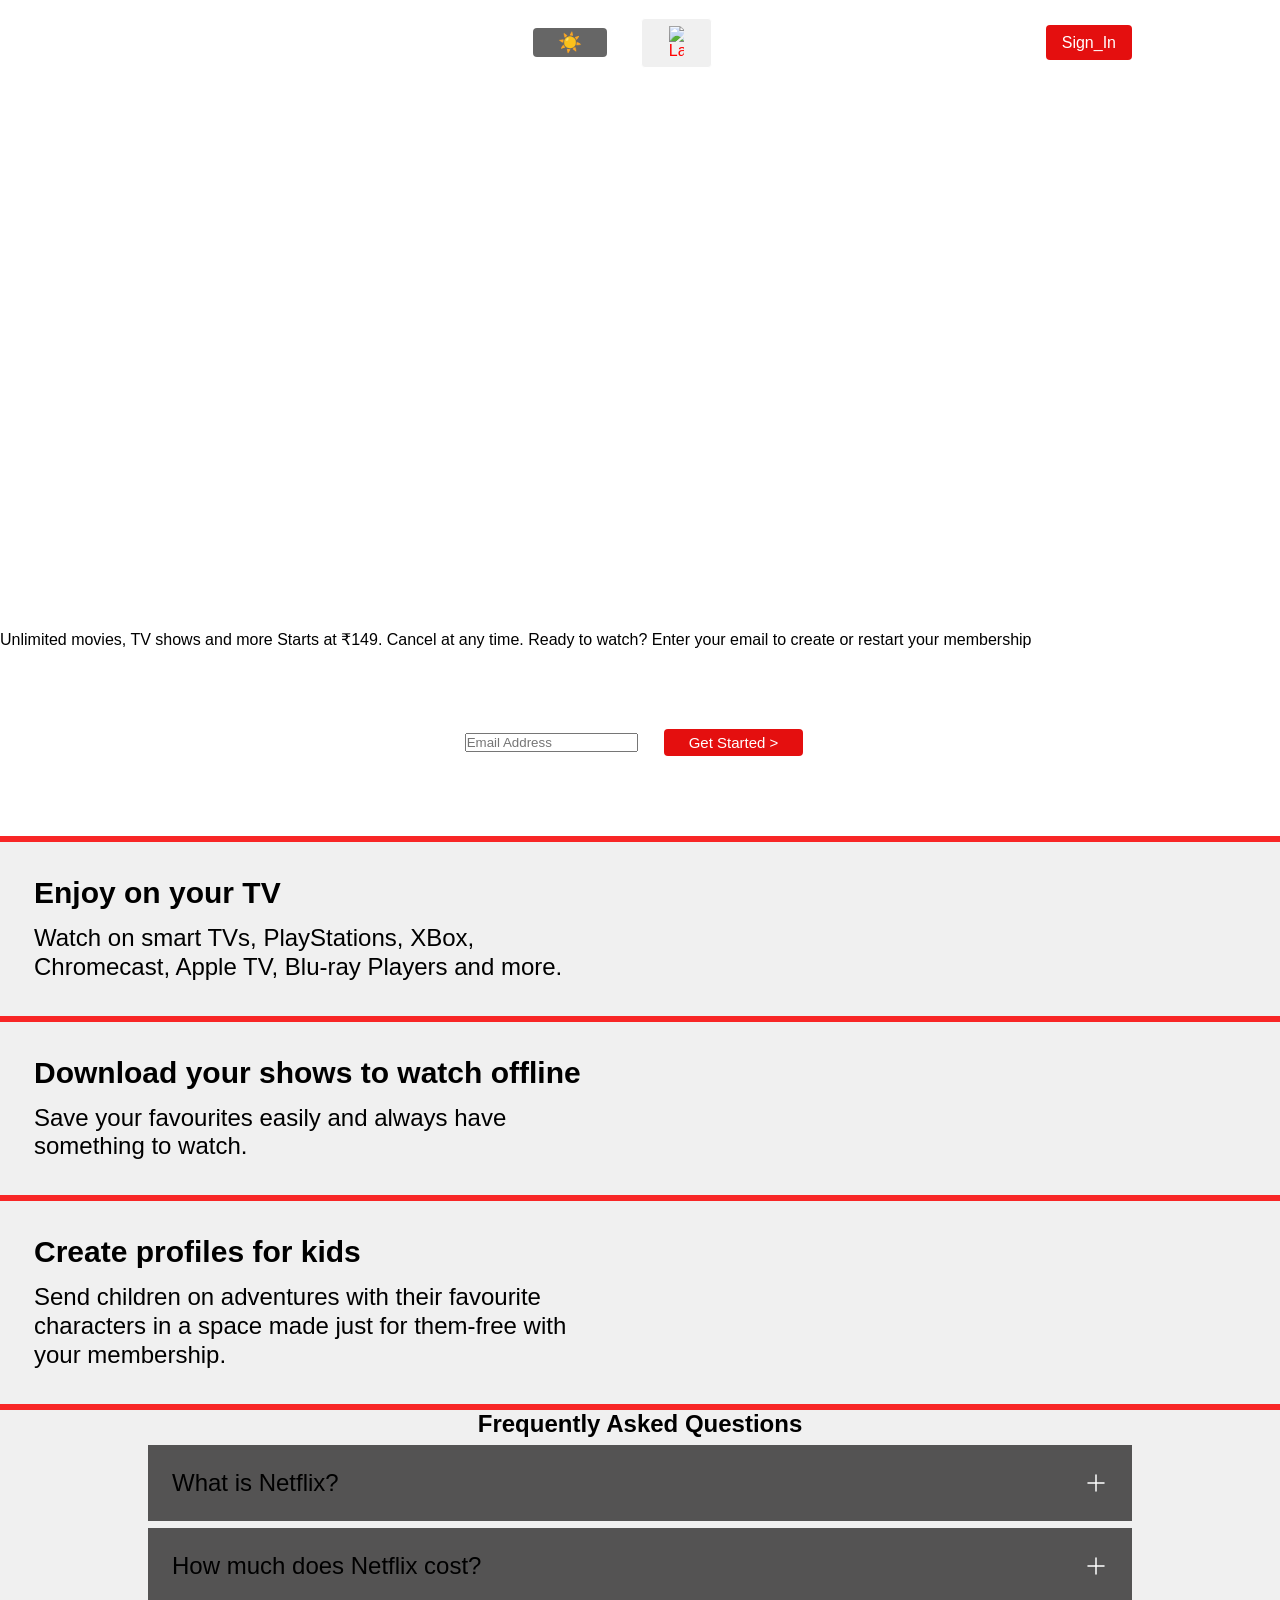
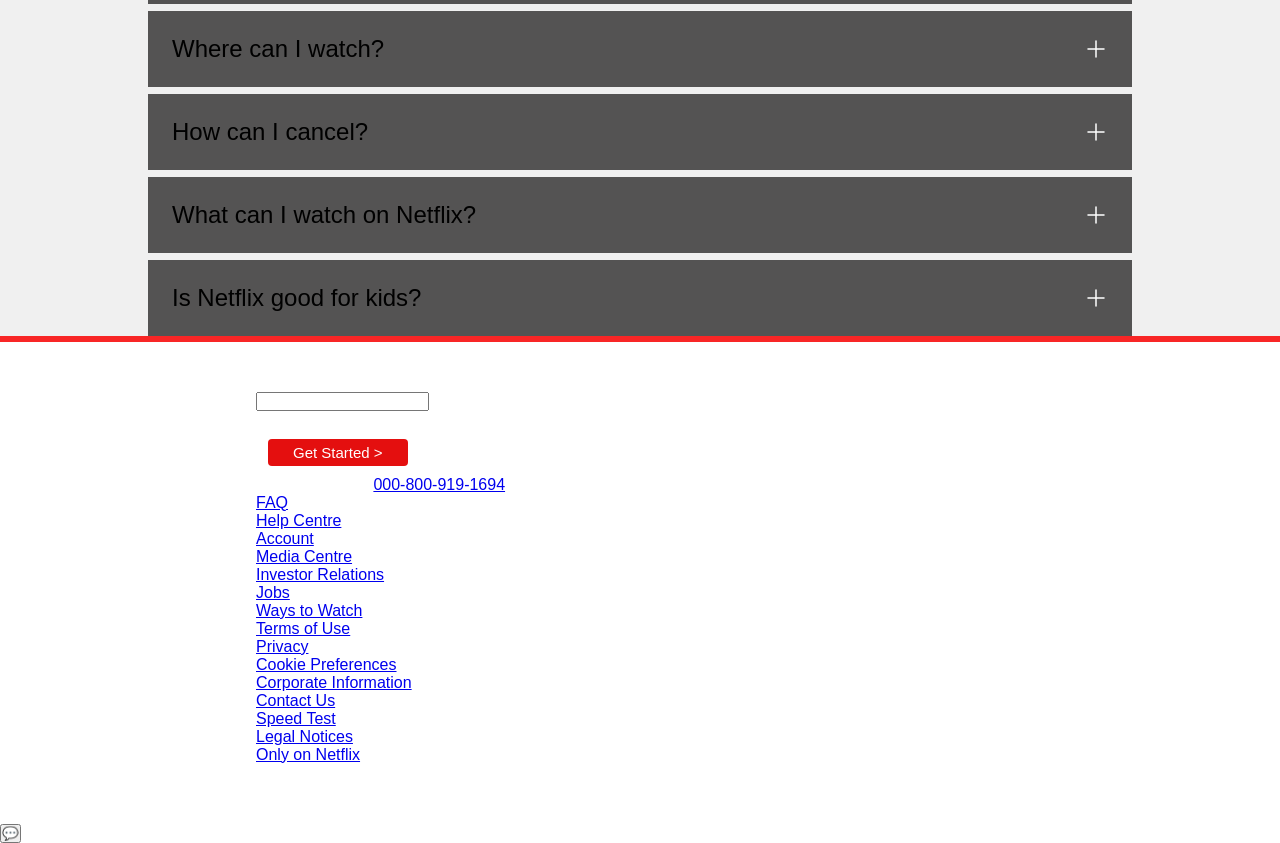
==== commit 20e3d631: "Merge 2669044625647eb7dad4f4a6e92a23b6abb12865 into 39799b3ec07677d585c7c34fc4f8e0a3297950bc" ====
--- a/index.html
+++ b/index.html
@@ -1,34 +1,142 @@
 <!DOCTYPE html>
 <html lang="en">
-  <head>
-    <meta charset="UTF-8" />
-    <meta name="viewport" content="width=device-width, initial-scale=1.0" />
-    <title>Netflix India-Watch TV Shows Online, Watch Movies Online</title>
-    <link rel="stylesheet" href="style.css" />
-  </head>
+<head>
+  <meta charset="UTF-8" />
+  <meta name="viewport" content="width=device-width, initial-scale=1.0" />
+  <title>Netflix India - Watch TV Shows Online, Watch Movies Online</title>
+  <link rel="stylesheet" href="style.css" />
+
+  <style>
+    /* Google Translate Widget Styling for Footer */
+    #google_translate_element_footer {
+      margin: 10px 0;
+    }
+    
+    #google_translate_element_footer .goog-te-gadget {
+      font-family: "Netflix Sans Bolder", "Poppins", sans-serif !important;
+      font-size: 14px !important;
+      margin: 0 !important;
+      padding: 0 !important;
+    }
+    
+    #google_translate_element_footer .goog-te-gadget .goog-te-combo {
+      background: rgba(0, 0, 0, 0.4) !important;
+      border: 1px solid rgba(255, 255, 255, 0.3) !important;
+      border-radius: 4px !important;
+      color: white !important;
+      padding: 8px 12px !important;
+      font-size: 14px !important;
+      font-weight: 400 !important;
+      backdrop-filter: blur(10px) !important;
+      min-width: 120px !important;
+      outline: none !important;
+      cursor: pointer !important;
+      margin: 0 !important;
+      display: inline-block !important;
+    }
+    
+    #google_translate_element_footer .goog-te-gadget .goog-te-combo:hover {
+      background: rgba(0, 0, 0, 0.6) !important;
+      border-color: rgba(255, 255, 255, 0.5) !important;
+    }
+    
+    #google_translate_element_footer .goog-te-gadget .goog-te-combo:focus {
+      outline: 2px solid #e50914 !important;
+      outline-offset: 2px !important;
+    }
+    
+    #google_translate_element_footer .goog-te-banner-frame {
+      display: none !important;
+    }
+    
+    #google_translate_element_footer .goog-te-menu-value {
+      color: white !important;
+    }
+    
+    #google_translate_element_footer .goog-te-menu-value span:first-child {
+      color: white !important;
+    }
+    
+    #google_translate_element_footer .goog-te-menu-value span:last-child {
+      color: rgba(255, 255, 255, 0.7) !important;
+    }
+    
+    /* Light theme support */
+    body[data-theme="light"] #google_translate_element_footer .goog-te-gadget .goog-te-combo {
+      background: rgba(255, 255, 255, 0.9) !important;
+      border-color: rgba(0, 0, 0, 0.2) !important;
+      color: #000 !important;
+    }
+    
+    body[data-theme="light"] #google_translate_element_footer .goog-te-gadget .goog-te-combo:hover {
+      background: rgba(255, 255, 255, 1) !important;
+      border-color: rgba(0, 0, 0, 0.3) !important;
+    }
+    
+    body[data-theme="light"] #google_translate_element_footer .goog-te-menu-value {
+      color: #000 !important;
+    }
+    
+    body[data-theme="light"] #google_translate_element_footer .goog-te-menu-value span:first-child {
+      color: #000 !important;
+    }
+    
+    body[data-theme="light"] #google_translate_element_footer .goog-te-menu-value span:last-child {
+      color: rgba(0, 0, 0, 0.7) !important;
+    }
+    
+    /* Mobile responsive */
+    @media (max-width: 768px) {
+      #google_translate_element_footer .goog-te-gadget .goog-te-combo {
+        padding: 6px 10px !important;
+        font-size: 13px !important;
+        min-width: 100px !important;
+      }
+    }
+    
+    @media (max-width: 480px) {
+      #google_translate_element_footer .goog-te-gadget .goog-te-combo {
+        min-width: 80px !important;
+        padding: 5px 8px !important;
+        font-size: 12px !important;
+      }
+    }
+  </style>
+
+  <script type="text/javascript">
+    function googleTranslateElementInit() {
+      new google.translate.TranslateElement({
+        pageLanguage: 'en',
+        includedLanguages: 'en,hi,es,fr,de,ja,ko,zh-CN,ar',
+        layout: google.translate.TranslateElement.InlineLayout.SIMPLE,
+        autoDisplay: false
+      }, 'google_translate_element_footer');
+    }
+  </script>
+  <script type="text/javascript" src="https://translate.google.com/translate_a/element.js?cb=googleTranslateElementInit"></script>
+</head>
 
   <body>
     <div class="main">
       <nav>
         <span
-          ><img width="50vw" src="assets/Netflix_2015_logo.svg" alt="Official Netflix logo in red color"
+          ><img width="50vw" src="assets/Netflix_2015_logo.svg" alt=""
         /></span>
         <div class="nav-btn">
-          <button class="btn" id="theme-toggle">☀️</button>
-          <div class="btn btn-lang">
-          <img class="language-switch" src="assets/language-svgrepo-com.svg" alt="Language selection icon with Chinese and English characters"/>
+<button class="btn" id="theme-toggle">☀️</button>
+<div class="btn btn-lang">
+  <img class="language-switch" src="assets/language-svgrepo-com.svg" alt="Language" />
+</div>
+
           <select name="language" id="language-select">
-          <option value="english">English</option>
-          <option value="hindi">Hindi</option>
+          
           </select>
-         <img class="down-arrow" src="assets/down-arrow-svgrepo-com.svg" alt=""/>
+         
          </div>
-<!--  -->
-          <button class="btn btn-red-sm">Sign_In</button>
+         
+          <a href="login.html" class="btn btn-red-sm">Sign_In</a>
         </div>
       </nav>
-      <div class="box"></div>
-      <div class="hero">
         <span>Unlimited movies, TV shows and more</span>
         <span>Starts at ₹149. Cancel at any time.</span>
         <span>
@@ -36,7 +144,7 @@
           membership </span>
           <!-- Remove <br></br> -->
         <div class="hero-buttons">
-          <input type="text" placeholder="Please enter your email" />
+          <input type="text" placeholder="Email Address" />
           <button class="btn btn-red">Get Started &gt;</button>
         </div>
       </div>
@@ -54,7 +162,7 @@
         <img
           width="50vm"
           src="https://st3.depositphotos.com/5689602/17945/i/450/depositphotos_179451970-stock-photo-tv-screen-with-noise-glitcher.jpg"
-          alt="TV screen with static glitch effect"
+          alt=""
         />
       </div>
     </section>
@@ -63,7 +171,7 @@
       <div class="secImg">
         <img
           src="https://tse2.mm.bing.net/th?id=OIP.aNDBtSjZWVGuq1XUBp4P5QHaFj&pid=Api&P=0&h=180"
-          alt="Download Section"
+          alt=""
         />
       </div>
       <br>
@@ -83,7 +191,7 @@
         >
       </div>
       <div class="secImg">
-        <img src="https://wallpaperaccess.com/full/2907911.jpg" alt="Cartoon characters for kids section" />
+        <img src="https://wallpaperaccess.com/full/2907911.jpg" alt="" />
       </div>
     </section>
     <div class="separation"></div>
@@ -352,14 +460,11 @@
         </ul>
       </div><br>
 
-      <!-- LANGUAGE + BRANDING -->
-      <div class="footer-bottom">
-        <select class="language-select" aria-label="Select Language">
-          <option value="en">English</option>
-          <option value="hi">हिन्दी</option>
-        </select>
-        <p class="netflix-india">Netflix India</p>
-      </div>
+             <!-- LANGUAGE + BRANDING -->
+       <div class="footer-bottom">
+         <div id="google_translate_element_footer"></div>
+         <p class="netflix-india">Netflix India</p>
+       </div>
     </footer>
     <!--FOOTER END-->
 
@@ -491,6 +596,7 @@
         // Toggle the clicked FAQ item
         element.classList.toggle("active");
       }
+
       // >>>>>>> main
     </script>
   </body>
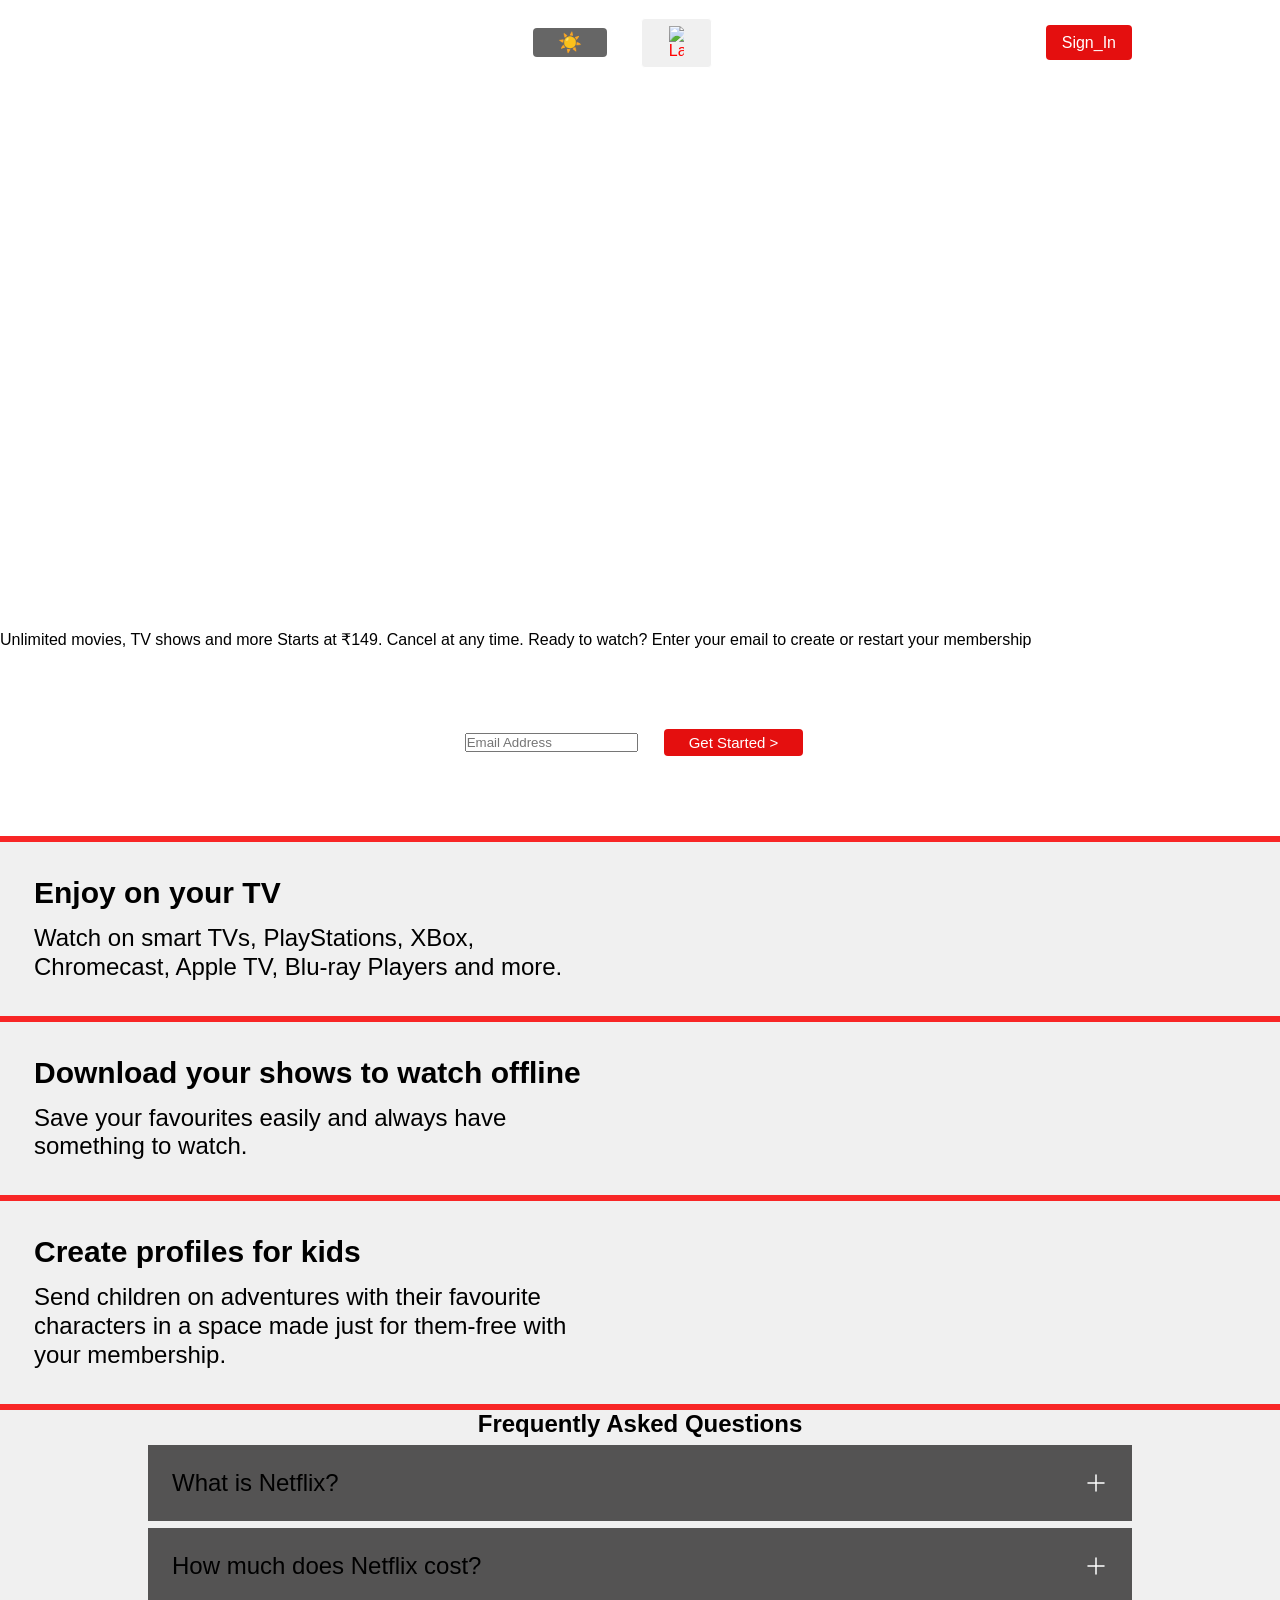
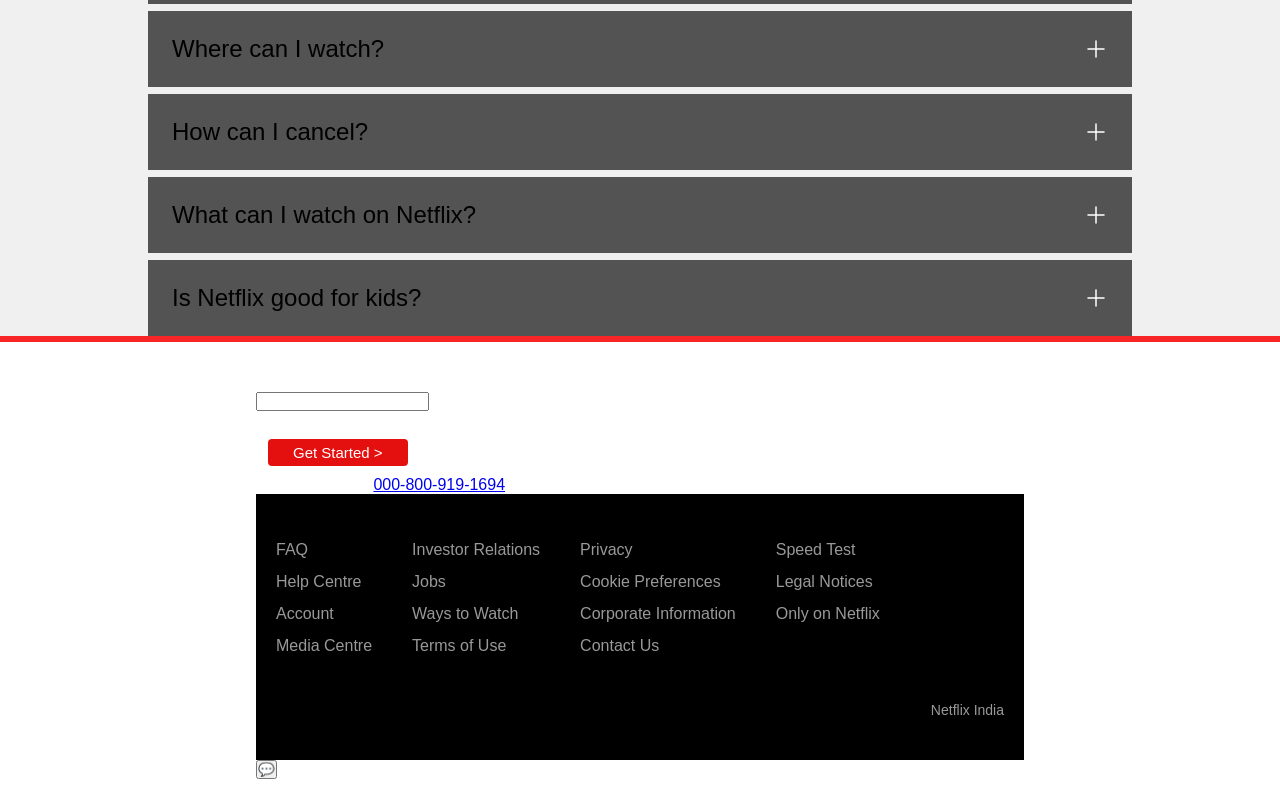
==== commit 438cc6d1: "Edited footer" ====
--- a/index.html
+++ b/index.html
@@ -433,40 +433,47 @@
         <p>Questions? Call <a href="tel:0008009191694">000-800-919-1694</a></p>
       </div>
 
-      <!-- FOOTER LINKS -->
-      <div class="footer-links">
-        <ul>
-          <li><a href="#">FAQ</a></li>
-          <li><a href="#">Help Centre</a></li>
-          <li><a href="#">Account</a></li>
-          <li><a href="#">Media Centre</a></li>
-        </ul>
-        <ul>
-          <li><a href="#">Investor Relations</a></li>
-          <li><a href="#">Jobs</a></li>
-          <li><a href="#">Ways to Watch</a></li>
-          <li><a href="#">Terms of Use</a></li>
-        </ul>
-        <ul>
-          <li><a href="#">Privacy</a></li>
-          <li><a href="#">Cookie Preferences</a></li>
-          <li><a href="#">Corporate Information</a></li>
-          <li><a href="#">Contact Us</a></li>
-        </ul>
-        <ul>
-          <li><a href="#">Speed Test</a></li>
-          <li><a href="#">Legal Notices</a></li>
-          <li><a href="#">Only on Netflix</a></li>
-        </ul>
-      </div><br>
-
-             <!-- LANGUAGE + BRANDING -->
-       <div class="footer-bottom">
-         <div id="google_translate_element_footer"></div>
-         <p class="netflix-india">Netflix India</p>
-       </div>
-    </footer>
-    <!--FOOTER END-->
+      <!-- FOOTER START -->
+<footer style="background-color: #000; color: #999; padding: 40px 20px; font-family: 'Poppins', sans-serif;">
+  
+  <!-- FOOTER LINKS -->
+  <div class="footer-links" style="display: flex; flex-wrap: wrap; gap: 40px; max-width: 1000px; margin: 0 auto;">
+    <ul style="list-style: none; padding: 0; margin: 0; line-height: 2;">
+      <li><a href="#" style="color: #999; text-decoration: none;">FAQ</a></li>
+      <li><a href="#" style="color: #999; text-decoration: none;">Help Centre</a></li>
+      <li><a href="#" style="color: #999; text-decoration: none;">Account</a></li>
+      <li><a href="#" style="color: #999; text-decoration: none;">Media Centre</a></li>
+    </ul>
+    <ul style="list-style: none; padding: 0; margin: 0; line-height: 2;">
+      <li><a href="#" style="color: #999; text-decoration: none;">Investor Relations</a></li>
+      <li><a href="#" style="color: #999; text-decoration: none;">Jobs</a></li>
+      <li><a href="#" style="color: #999; text-decoration: none;">Ways to Watch</a></li>
+      <li><a href="#" style="color: #999; text-decoration: none;">Terms of Use</a></li>
+    </ul>
+    <ul style="list-style: none; padding: 0; margin: 0; line-height: 2;">
+      <li><a href="#" style="color: #999; text-decoration: none;">Privacy</a></li>
+      <li><a href="#" style="color: #999; text-decoration: none;">Cookie Preferences</a></li>
+      <li><a href="#" style="color: #999; text-decoration: none;">Corporate Information</a></li>
+      <li><a href="#" style="color: #999; text-decoration: none;">Contact Us</a></li>
+    </ul>
+    <ul style="list-style: none; padding: 0; margin: 0; line-height: 2;">
+      <li><a href="#" style="color: #999; text-decoration: none;">Speed Test</a></li>
+      <li><a href="#" style="color: #999; text-decoration: none;">Legal Notices</a></li>
+      <li><a href="#" style="color: #999; text-decoration: none;">Only on Netflix</a></li>
+    </ul>
+  </div>
+
+  <br>
+
+  <!-- LANGUAGE + BRANDING -->
+  <div class="footer-bottom" style="max-width: 1000px; margin: 20px auto 0; display: flex; align-items: center; justify-content: space-between; flex-wrap: wrap; gap: 10px;">
+    <div id="google_translate_element_footer"></div>
+    <p class="netflix-india" style="color: #999; font-size: 14px;">Netflix India</p>
+  </div>
+
+</footer>
+<!-- FOOTER END -->
+
 
     <!-- Chatbot Widget Start -->
     <div id="chatbot-widget">
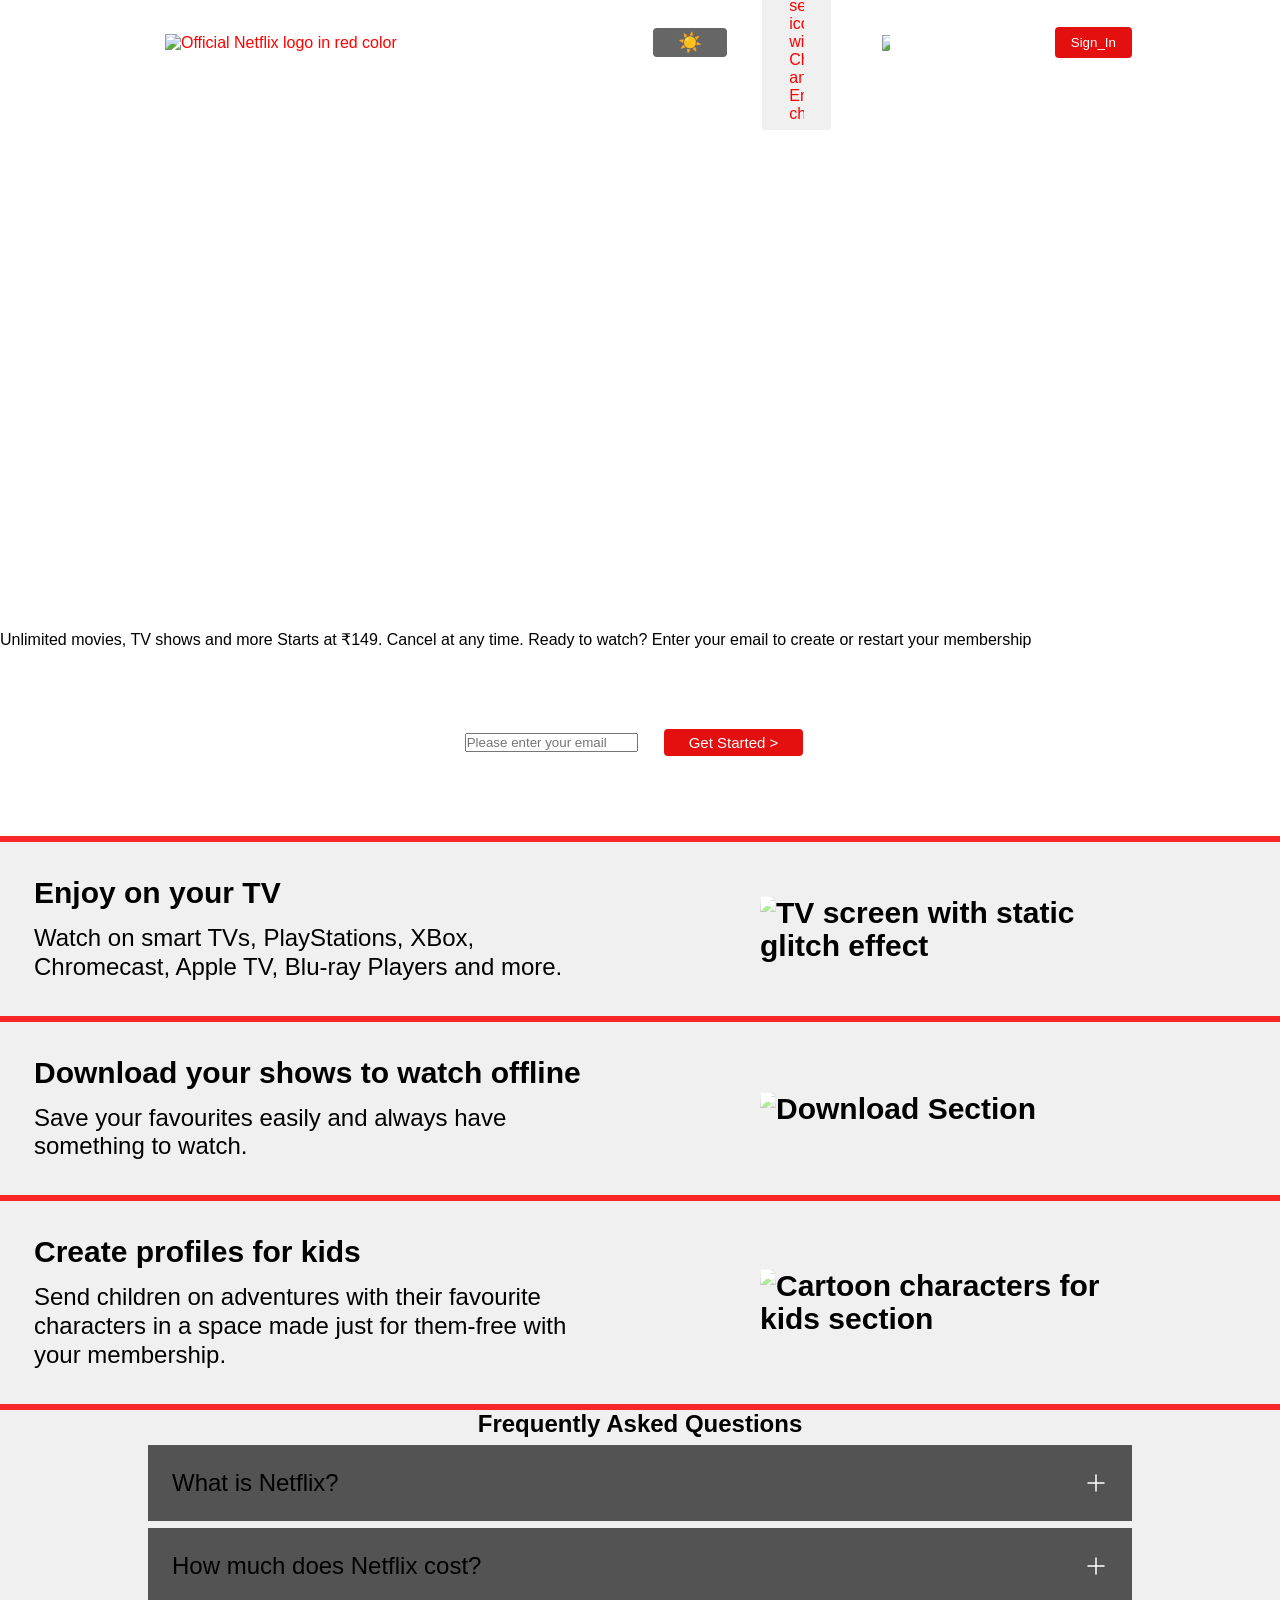
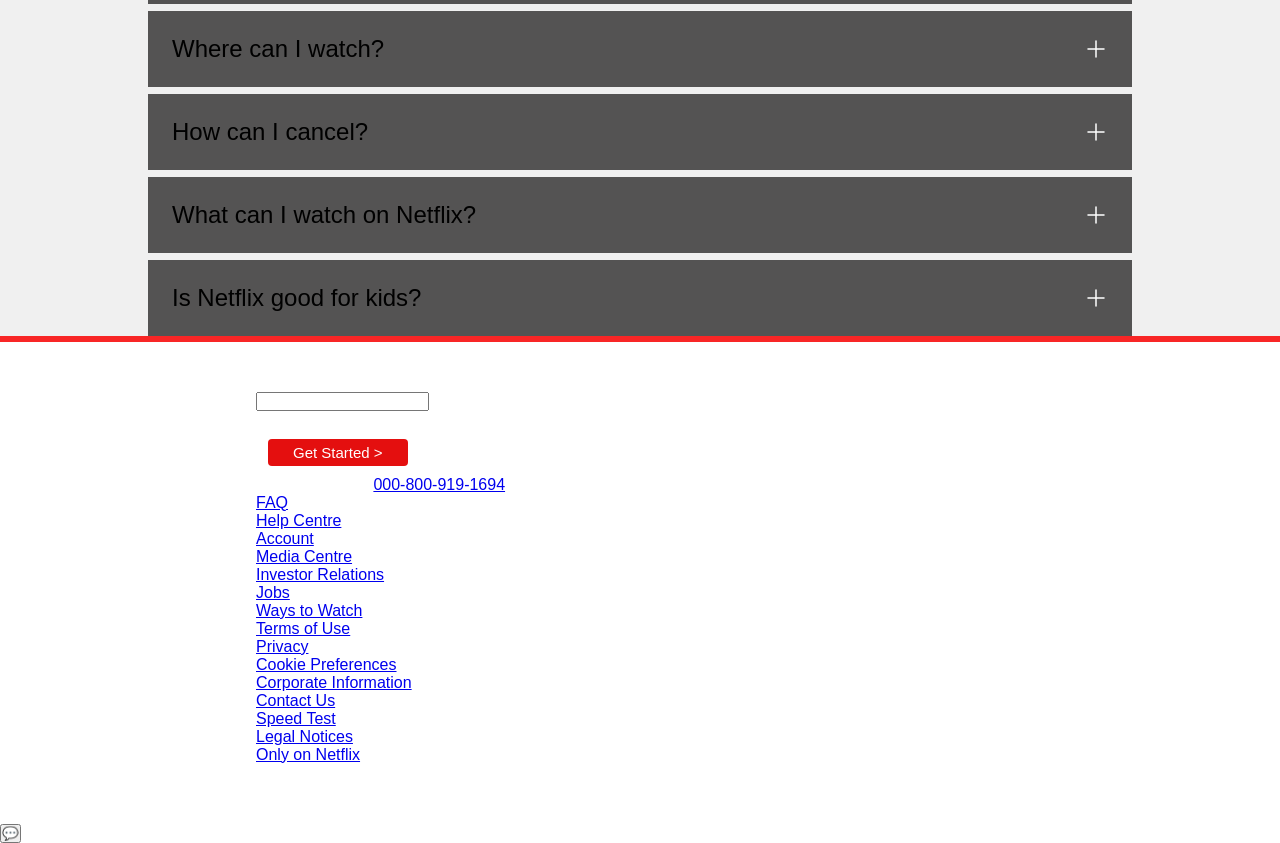
==== commit 9f8c1df5: "Merge remote-tracking branch 'upstream/main'" ====
--- a/index.html
+++ b/index.html
@@ -120,21 +120,21 @@
     <div class="main">
       <nav>
         <span
-          ><img width="50vw" src="assets/Netflix_2015_logo.svg" alt=""
+          ><img width="50vw" src="assets/Netflix_2015_logo.svg" alt="Official Netflix logo in red color"
         /></span>
         <div class="nav-btn">
 <button class="btn" id="theme-toggle">☀️</button>
 <div class="btn btn-lang">
-  <img class="language-switch" src="assets/language-svgrepo-com.svg" alt="Language" />
+  <img class="language-switch" src="assets/language-svgrepo-com.svg" alt="Language selection icon with Chinese and English characters" alt="Language" />
 </div>
 
           <select name="language" id="language-select">
           
           </select>
-         
+         <img class="down-arrow" src="assets/down-arrow-svgrepo-com.svg"/>
          </div>
-         
-          <a href="login.html" class="btn btn-red-sm">Sign_In</a>
+
+          <button class="btn btn-red-sm">Sign_In</button>
         </div>
       </nav>
         <span>Unlimited movies, TV shows and more</span>
@@ -144,7 +144,7 @@
           membership </span>
           <!-- Remove <br></br> -->
         <div class="hero-buttons">
-          <input type="text" placeholder="Email Address" />
+          <input type="text" placeholder="Please enter your email" />
           <button class="btn btn-red">Get Started &gt;</button>
         </div>
       </div>
@@ -162,7 +162,7 @@
         <img
           width="50vm"
           src="https://st3.depositphotos.com/5689602/17945/i/450/depositphotos_179451970-stock-photo-tv-screen-with-noise-glitcher.jpg"
-          alt=""
+          alt="TV screen with static glitch effect"
         />
       </div>
     </section>
@@ -171,7 +171,7 @@
       <div class="secImg">
         <img
           src="https://tse2.mm.bing.net/th?id=OIP.aNDBtSjZWVGuq1XUBp4P5QHaFj&pid=Api&P=0&h=180"
-          alt=""
+          alt="Download Section"
         />
       </div>
       <br>
@@ -191,7 +191,7 @@
         >
       </div>
       <div class="secImg">
-        <img src="https://wallpaperaccess.com/full/2907911.jpg" alt="" />
+        <img src="https://wallpaperaccess.com/full/2907911.jpg" alt="Cartoon characters for kids section" />
       </div>
     </section>
     <div class="separation"></div>
@@ -433,47 +433,40 @@
         <p>Questions? Call <a href="tel:0008009191694">000-800-919-1694</a></p>
       </div>
 
-      <!-- FOOTER START -->
-<footer style="background-color: #000; color: #999; padding: 40px 20px; font-family: 'Poppins', sans-serif;">
-  
-  <!-- FOOTER LINKS -->
-  <div class="footer-links" style="display: flex; flex-wrap: wrap; gap: 40px; max-width: 1000px; margin: 0 auto;">
-    <ul style="list-style: none; padding: 0; margin: 0; line-height: 2;">
-      <li><a href="#" style="color: #999; text-decoration: none;">FAQ</a></li>
-      <li><a href="#" style="color: #999; text-decoration: none;">Help Centre</a></li>
-      <li><a href="#" style="color: #999; text-decoration: none;">Account</a></li>
-      <li><a href="#" style="color: #999; text-decoration: none;">Media Centre</a></li>
-    </ul>
-    <ul style="list-style: none; padding: 0; margin: 0; line-height: 2;">
-      <li><a href="#" style="color: #999; text-decoration: none;">Investor Relations</a></li>
-      <li><a href="#" style="color: #999; text-decoration: none;">Jobs</a></li>
-      <li><a href="#" style="color: #999; text-decoration: none;">Ways to Watch</a></li>
-      <li><a href="#" style="color: #999; text-decoration: none;">Terms of Use</a></li>
-    </ul>
-    <ul style="list-style: none; padding: 0; margin: 0; line-height: 2;">
-      <li><a href="#" style="color: #999; text-decoration: none;">Privacy</a></li>
-      <li><a href="#" style="color: #999; text-decoration: none;">Cookie Preferences</a></li>
-      <li><a href="#" style="color: #999; text-decoration: none;">Corporate Information</a></li>
-      <li><a href="#" style="color: #999; text-decoration: none;">Contact Us</a></li>
-    </ul>
-    <ul style="list-style: none; padding: 0; margin: 0; line-height: 2;">
-      <li><a href="#" style="color: #999; text-decoration: none;">Speed Test</a></li>
-      <li><a href="#" style="color: #999; text-decoration: none;">Legal Notices</a></li>
-      <li><a href="#" style="color: #999; text-decoration: none;">Only on Netflix</a></li>
-    </ul>
-  </div>
-
-  <br>
-
-  <!-- LANGUAGE + BRANDING -->
-  <div class="footer-bottom" style="max-width: 1000px; margin: 20px auto 0; display: flex; align-items: center; justify-content: space-between; flex-wrap: wrap; gap: 10px;">
-    <div id="google_translate_element_footer"></div>
-    <p class="netflix-india" style="color: #999; font-size: 14px;">Netflix India</p>
-  </div>
-
-</footer>
-<!-- FOOTER END -->
-
+      <!-- FOOTER LINKS -->
+      <div class="footer-links">
+        <ul>
+          <li><a href="#">FAQ</a></li>
+          <li><a href="#">Help Centre</a></li>
+          <li><a href="#">Account</a></li>
+          <li><a href="#">Media Centre</a></li>
+        </ul>
+        <ul>
+          <li><a href="#">Investor Relations</a></li>
+          <li><a href="#">Jobs</a></li>
+          <li><a href="#">Ways to Watch</a></li>
+          <li><a href="#">Terms of Use</a></li>
+        </ul>
+        <ul>
+          <li><a href="#">Privacy</a></li>
+          <li><a href="#">Cookie Preferences</a></li>
+          <li><a href="#">Corporate Information</a></li>
+          <li><a href="#">Contact Us</a></li>
+        </ul>
+        <ul>
+          <li><a href="#">Speed Test</a></li>
+          <li><a href="#">Legal Notices</a></li>
+          <li><a href="#">Only on Netflix</a></li>
+        </ul>
+      </div><br>
+
+             <!-- LANGUAGE + BRANDING -->
+       <div class="footer-bottom">
+         <div id="google_translate_element_footer"></div>
+         <p class="netflix-india">Netflix India</p>
+       </div>
+    </footer>
+    <!--FOOTER END-->
 
     <!-- Chatbot Widget Start -->
     <div id="chatbot-widget">
--- a/style.css
+++ b/style.css
@@ -822,5 +822,122 @@
   font-size: 14px;
   color: #b3b3b3;
   padding-top: 20px;
-}
+  }
+.login-container {
+  background-color: #1f1f1f;
+  padding: 40px;
+  border-radius: 10px;
+  box-shadow: 0 0 15px rgba(0,0,0,0.3);
+  width: 300px;
+}
+
+h2 {
+  text-align: center;
+  margin-bottom: 25px;
+}
+
+form {
+  display: flex;
+  flex-direction: column;
+}
+
+label {
+  margin: 10px 0 5px;
+}
+
+input {
+  padding: 10px;
+  border: none;
+  border-radius: 5px;
+  margin-bottom: 15px;
+  background: #333;
+  color: white;
+}
+
+input:focus {
+  outline: none;
+  background: #444;
+}
+
+.signup-link {
+  text-align: center;
+  margin-top: 15px;
+}
+
+.signup-link a {
+  color: #e50914;
+  text-decoration: none;
+}
+.navbar {
+  display: flex;
+  justify-content: space-between;
+  align-items: center;
+  padding: 15px 30px;
+  background-color: black;
+  color: white;
+}
+
+.nav-left img.logo {
+  width: 120px;
+}
+
+.nav-right {
+  display: flex;
+  align-items: center;
+  gap: 20px;
+}
+
+.lang-theme {
+  display: flex;
+  align-items: center;
+  gap: 10px;
+  margin-right: 20px;
+}
+
+.btn, .btn-red-sm {
+  padding: 8px 16px;
+  background-color: red;
+  color: white;
+  text-decoration: none;
+  border: none;
+  border-radius: 4px;
+  cursor: pointer;
+}.navbar {
+  display: flex;
+  justify-content: space-between;
+  align-items: center;
+  padding: 15px 30px;
+  background-color: black;
+  color: white;
+}
+
+.nav-left img.logo {
+  width: 120px;
+}
+
+.nav-right {
+  display: flex;
+  align-items: center;
+  gap: 20px;
+}
+
+.lang-theme {
+  display: flex;
+  align-items: center;
+  gap: 10px;
+  margin-right: 20px;
+}
+
+.btn, .btn-red-sm {
+  padding: 8px 16px;
+  background-color: red;
+  color: white;
+  text-decoration: none;
+  border: none;
+  border-radius: 4px;
+  cursor: pointer;
+}
+.btn-small {
+  padding: 4px 10px;
+  font-size: 13px;
 }
